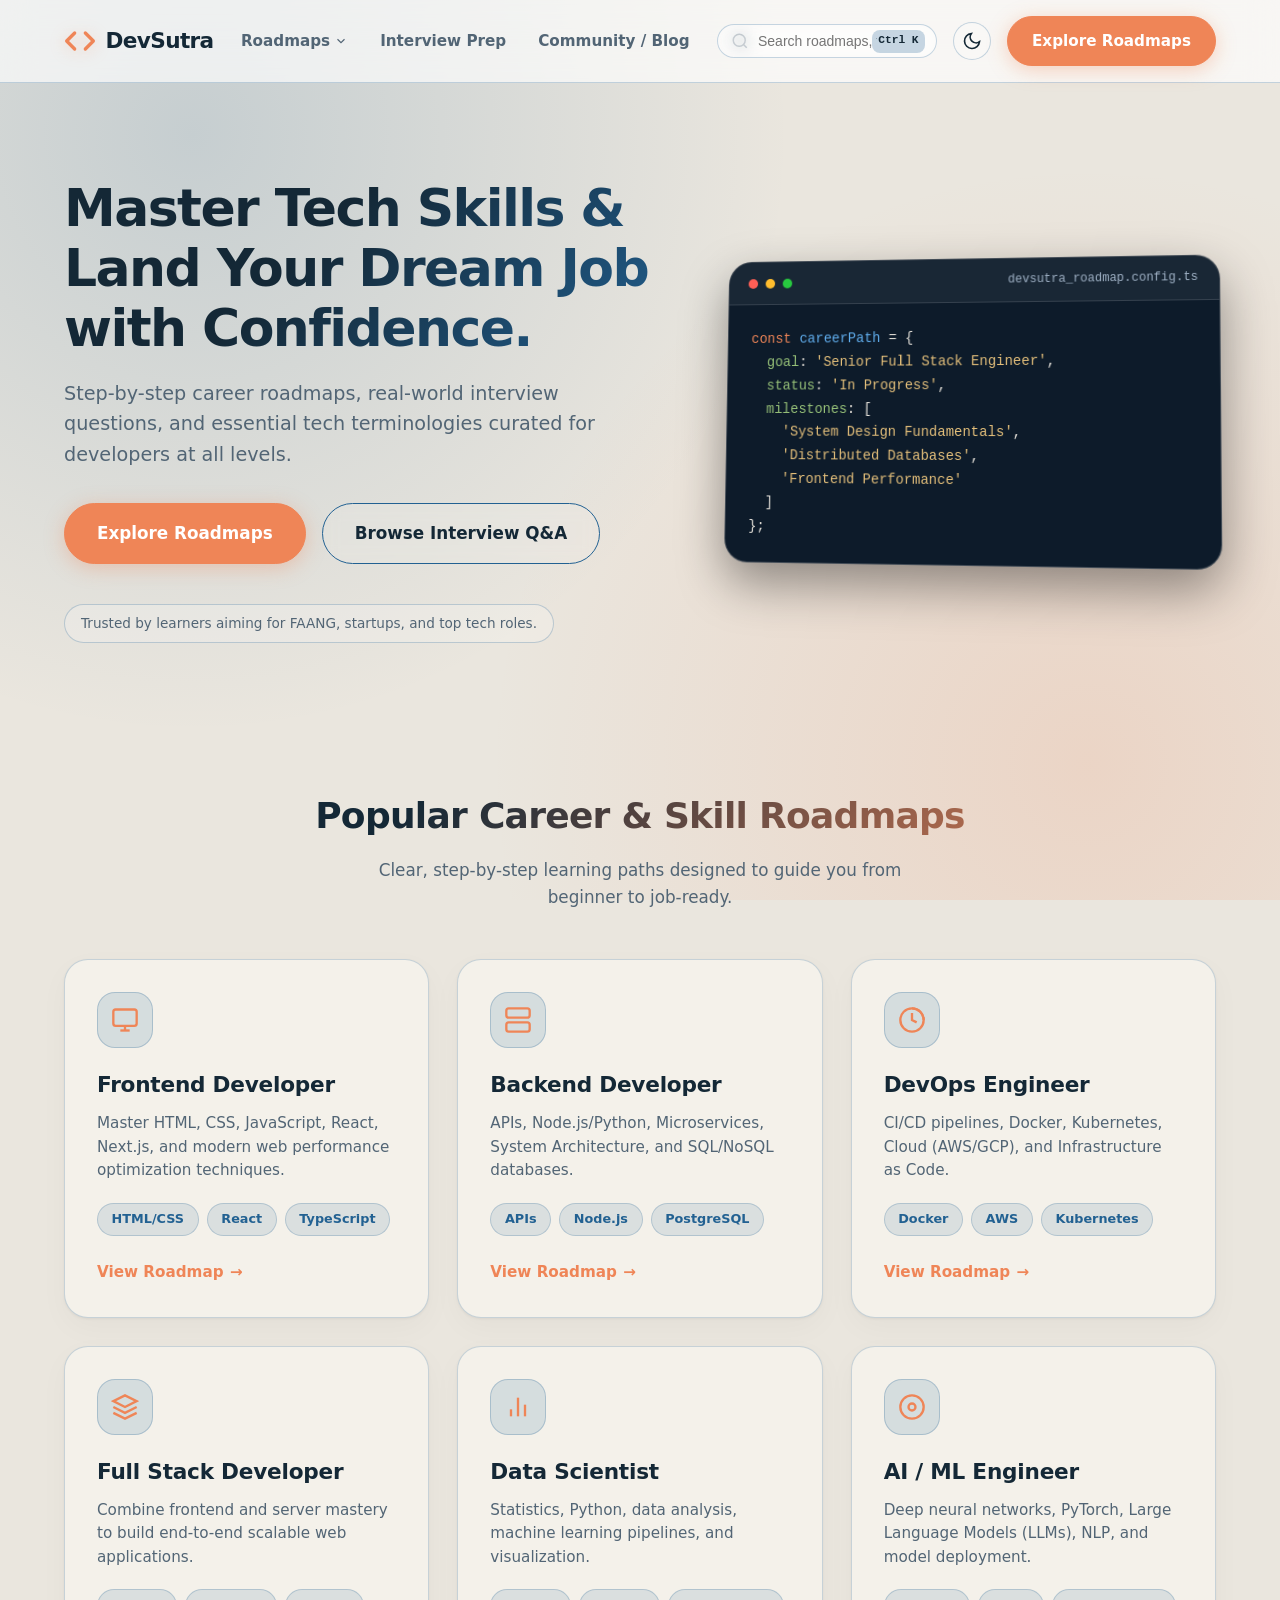
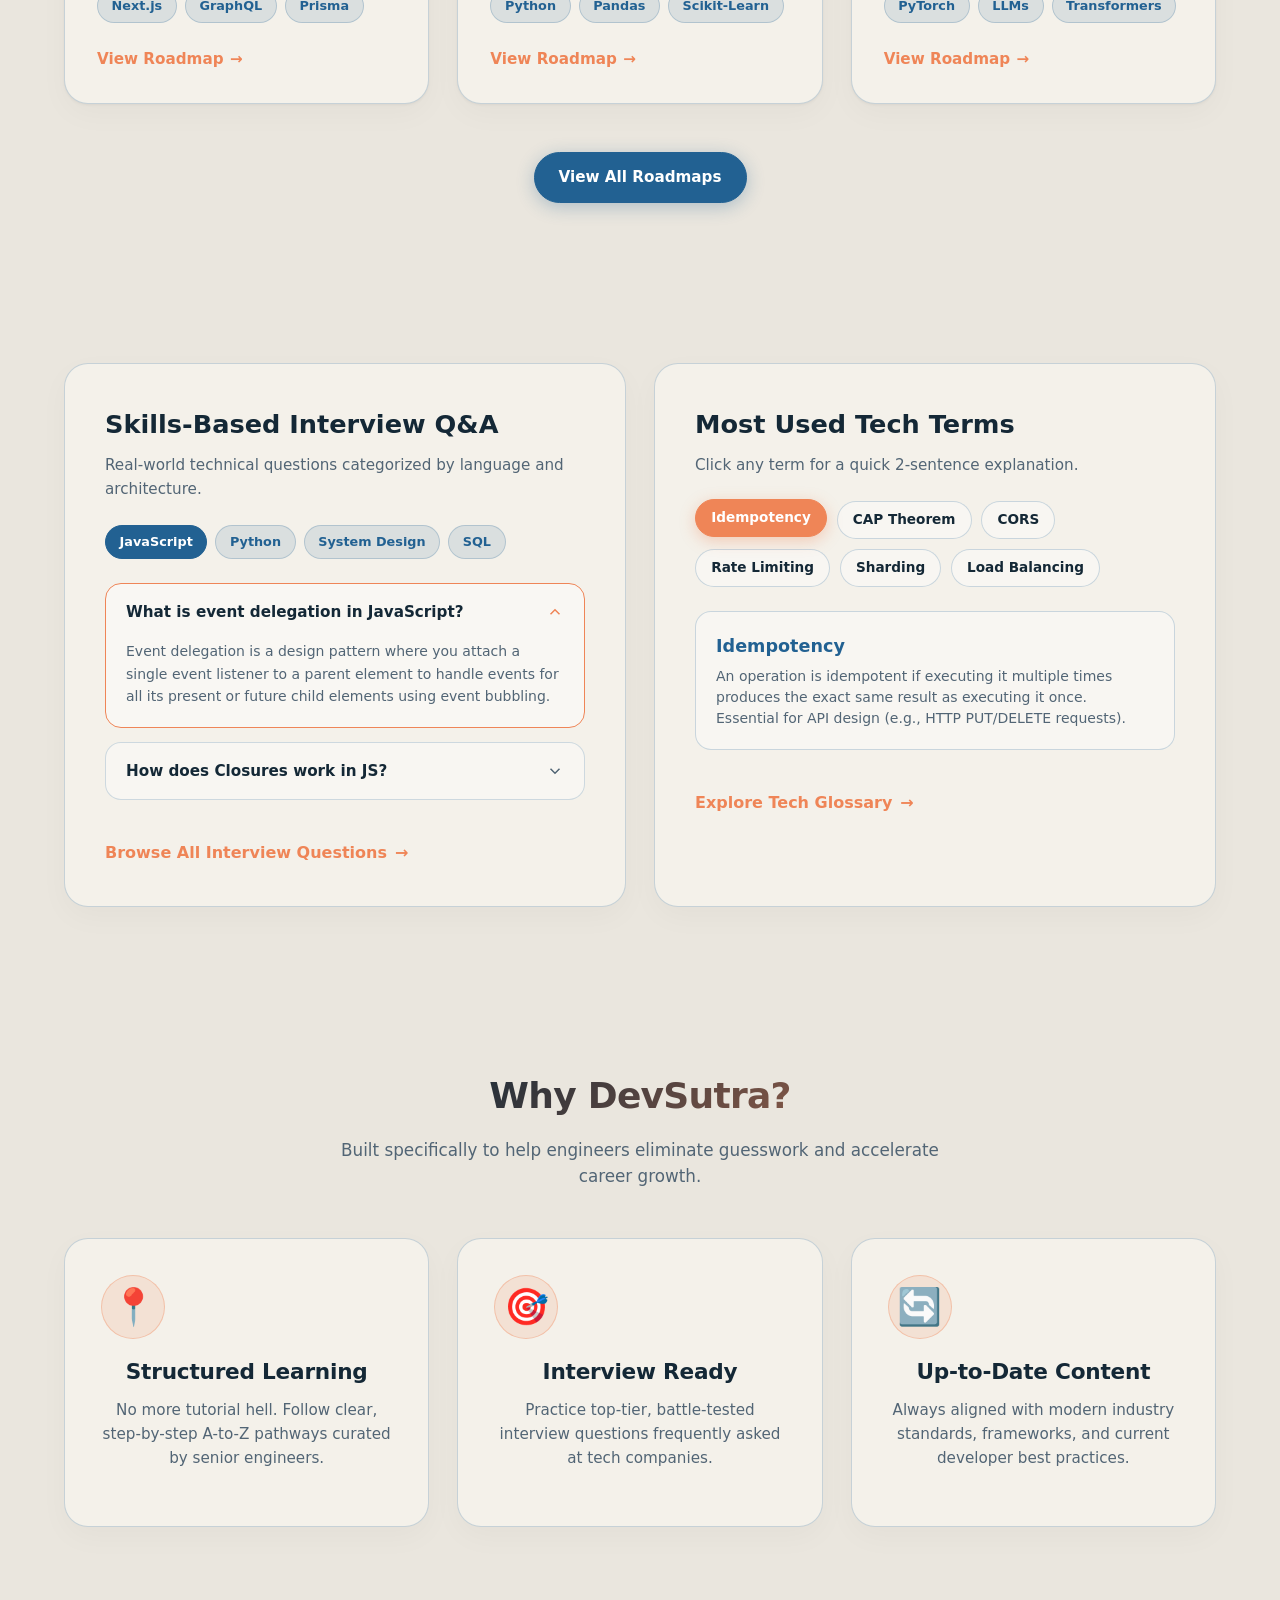
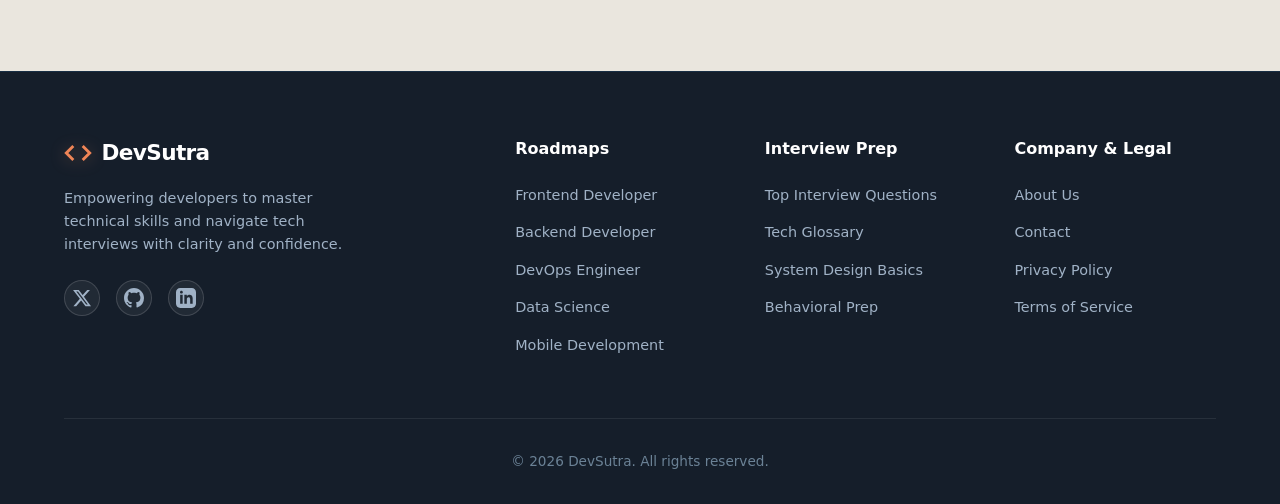
==== index.html @ a4fd3940 "added image for logo" ====
<!DOCTYPE html>
<html lang="en">
<head>
  <meta charset="UTF-8" />
  <meta name="viewport" content="width=device-width, initial-scale=1.0" />

  <meta name="description" content="DevSutra - Master Tech Skills & Land Your Dream Job with Confidence. Step-by-step career roadmaps, real-world interview questions, and essential tech terminologies." />
  <title>DevSutra - Tech Career & Skill-Mastery Platform</title>
  <link rel="stylesheet" href="assets/css/style.css?v=3" />
</head>
<body>

  <!-- =========================================================================
       1. HEADER (NAVIGATION BAR)
       ========================================================================= -->
  <header class="header">
    <div class="container header-container">
      
      <!-- Brand Logo -->
      <a href="/" class="brand-logo" aria-label="DevSutra Home">
        <svg class="logo-icon" width="32" height="32" viewBox="0 0 24 24" fill="none" stroke="currentColor" stroke-width="2.5" stroke-linecap="round" stroke-linejoin="round">
          <polyline points="16 18 22 12 16 6"></polyline>
          <polyline points="8 6 2 12 8 18"></polyline>
        </svg>
        <span class="logo-text">DevSutra</span>
      </a>

    
  <!-- <a href="/" class="brand-logo" aria-label="DevSutra Home">
    <img src="assets/images/DevSutraLogo.png" alt="DevSutra Logo" class="logo-img" />

  </a> -->

      <!-- Navigation Links -->
      <nav class="nav-menu" aria-label="Main Navigation">
        <ul class="nav-list">
          <li class="nav-item">
            <a href="#roadmaps" class="nav-link">
              Roadmaps
              <svg class="chevron-icon" width="14" height="14" viewBox="0 0 24 24" fill="none" stroke="currentColor" stroke-width="2"><polyline points="6 9 12 15 18 9"></polyline></svg>
            </a>
          </li>
          <li class="nav-item">
            <a href="#interview-prep" class="nav-link">Interview Prep</a>
          </li>
          <li class="nav-item">
            <a href="#community" class="nav-link">Community / Blog</a>
          </li>
        </ul>
      </nav>

      <!-- Header Actions -->
      <div class="header-actions">
        <!-- Search Input -->
        <div class="search-box">
          <svg class="search-icon" width="18" height="18" viewBox="0 0 24 24" fill="none" stroke="currentColor" stroke-width="2"><circle cx="11" cy="11" r="8"></circle><line x1="21" y1="21" x2="16.65" y2="16.65"></line></svg>
          <input type="search" id="site-search" placeholder="Search roadmaps, topics..." aria-label="Search content" />
          <kbd class="search-shortcut">Ctrl K</kbd>
        </div>

        <!-- Light / Dark Theme Toggle -->
        <button class="theme-toggle" id="themeToggle" aria-label="Toggle Theme">
          <svg class="sun-icon" width="20" height="20" viewBox="0 0 24 24" fill="none" stroke="currentColor" stroke-width="2"><circle cx="12" cy="12" r="5"></circle><line x1="12" y1="1" x2="12" y2="3"></line><line x1="12" y1="21" x2="12" y2="23"></line><line x1="4.22" y1="4.22" x2="5.64" y2="5.64"></line><line x1="18.36" y1="18.36" x2="19.78" y2="19.78"></line><line x1="1" y1="12" x2="3" y2="12"></line><line x1="21" y1="12" x2="23" y2="12"></line><line x1="4.22" y1="19.78" x2="5.64" y2="18.36"></line><line x1="18.36" y1="5.64" x2="19.78" y2="4.22"></line></svg>
        </button>

        <!-- CTA Button -->
        <a href="#roadmaps" class="btn btn-primary">Explore Roadmaps</a>
      </div>

    </div>
  </header>

  <!-- =========================================================================
       2. HERO SECTION
       ========================================================================= -->
  <section class="hero-section">
    <div class="container hero-container">
      
      <div class="hero-content">
        <h1 class="hero-title">Master Tech Skills &amp; Land Your Dream Job with Confidence.</h1>
        <p class="hero-subtitle">
          Step-by-step career roadmaps, real-world interview questions, and essential tech terminologies curated for developers at all levels.
        </p>

        <!-- Dual CTAs -->
        <div class="hero-cta-group">
          <a href="#roadmaps" class="btn btn-primary btn-large">Explore Roadmaps</a>
          <a href="#interview-prep" class="btn btn-outline btn-large">Browse Interview Q&amp;A</a>
        </div>

        <!-- Social Proof -->
        <div class="hero-trust-badge">
          <span class="trust-text">Trusted by learners aiming for FAANG, startups, and top tech roles.</span>
        </div>
      </div>

      <!-- Hero Visual / Code Graphic Mockup -->
      <div class="hero-visual">
        <div class="code-preview-card">
          <div class="card-header">
            <span class="dot red"></span>
            <span class="dot yellow"></span>
            <span class="dot green"></span>
            <span class="file-title">devsutra_roadmap.config.ts</span>
          </div>
          <div class="card-body">
            <pre><code><span class="keyword">const</span> <span class="variable">careerPath</span> = {
  <span class="property">goal</span>: <span class="string">'Senior Full Stack Engineer'</span>,
  <span class="property">status</span>: <span class="string">'In Progress'</span>,
  <span class="property">milestones</span>: [
    <span class="string">'System Design Fundamentals'</span>,
    <span class="string">'Distributed Databases'</span>,
    <span class="string">'Frontend Performance'</span>
  ]
};</code></pre>
          </div>
        </div>
      </div>

    </div>
  </section>

  <!-- =========================================================================
       3. CORE CONTENT SECTIONS
       ========================================================================= -->
  <main id="main-content">

    <!-- A. POPULAR CAREER & SKILL ROADMAPS SECTION -->
    <section id="roadmaps" class="section roadmaps-section">
      <div class="container">
        
        <div class="section-header text-center">
          <h2 class="section-title">Popular Career &amp; Skill Roadmaps</h2>
          <p class="section-description">Clear, step-by-step learning paths designed to guide you from beginner to job-ready.</p>
        </div>

        <!-- Roadmaps Grid -->
        <div class="grid grid-3-col">
          
          <!-- Card 1: Frontend -->
          <article class="card roadmap-card">
            <div class="card-icon">
              <svg width="28" height="28" viewBox="0 0 24 24" fill="none" stroke="currentColor" stroke-width="2">
                <rect x="2" y="3" width="20" height="14" rx="2" ry="2"></rect>
                <line x1="8" y1="21" x2="16" y2="21"></line>
                <line x1="12" y1="17" x2="12" y2="21"></line>
              </svg>
            </div>
            <h3 class="card-title">Frontend Developer</h3>
            <p class="card-text">Master HTML, CSS, JavaScript, React, Next.js, and modern web performance optimization techniques.</p>
            <div class="card-tags">
              <span class="card-tag">HTML/CSS</span>
              <span class="card-tag">React</span>
              <span class="card-tag">TypeScript</span>
            </div>
            <a href="/roadmaps/frontend" class="card-link">
              View Roadmap <span aria-hidden="true">&rarr;</span>
            </a>
          </article>

          <!-- Card 2: Backend (Matching Design Preview) -->
          <article class="card roadmap-card">
            <div class="card-icon">
              <svg width="28" height="28" viewBox="0 0 24 24" fill="none" stroke="currentColor" stroke-width="2">
                <rect x="2" y="2" width="20" height="8" rx="2" ry="2"></rect>
                <rect x="2" y="14" width="20" height="8" rx="2" ry="2"></rect>
                <line x1="6" y1="6" x2="6.01" y2="6"></line>
                <line x1="6" y1="18" x2="6.01" y2="18"></line>
              </svg>
            </div>
            <h3 class="card-title">Backend Developer</h3>
            <p class="card-text">APIs, Node.js/Python, Microservices, System Architecture, and SQL/NoSQL databases.</p>
            <div class="card-tags">
              <span class="card-tag">APIs</span>
              <span class="card-tag">Node.js</span>
              <span class="card-tag">PostgreSQL</span>
            </div>
            <a href="/roadmaps/backend" class="card-link">
              View Roadmap <span aria-hidden="true">&rarr;</span>
            </a>
          </article>

          <!-- Card 3: DevOps -->
          <article class="card roadmap-card">
            <div class="card-icon">
              <svg width="28" height="28" viewBox="0 0 24 24" fill="none" stroke="currentColor" stroke-width="2">
                <path d="M22 12A10 10 0 1 0 12 22 10 10 0 0 0 22 12z"></path>
                <path d="M12 2a10 10 0 0 1 10 10"></path>
                <path d="M12 6v6l4 2"></path>
              </svg>
            </div>
            <h3 class="card-title">DevOps Engineer</h3>
            <p class="card-text">CI/CD pipelines, Docker, Kubernetes, Cloud (AWS/GCP), and Infrastructure as Code.</p>
            <div class="card-tags">
              <span class="card-tag">Docker</span>
              <span class="card-tag">AWS</span>
              <span class="card-tag">Kubernetes</span>
            </div>
            <a href="/roadmaps/devops" class="card-link">
              View Roadmap <span aria-hidden="true">&rarr;</span>
            </a>
          </article>

          <!-- Card 4: Full Stack -->
          <article class="card roadmap-card">
            <div class="card-icon">
              <svg width="28" height="28" viewBox="0 0 24 24" fill="none" stroke="currentColor" stroke-width="2">
                <polygon points="12 2 2 7 12 12 22 7 12 2"></polygon>
                <polyline points="2 17 12 22 22 17"></polyline>
                <polyline points="2 12 12 17 22 12"></polyline>
              </svg>
            </div>
            <h3 class="card-title">Full Stack Developer</h3>
            <p class="card-text">Combine frontend and server mastery to build end-to-end scalable web applications.</p>
            <div class="card-tags">
              <span class="card-tag">Next.js</span>
              <span class="card-tag">GraphQL</span>
              <span class="card-tag">Prisma</span>
            </div>
            <a href="/roadmaps/fullstack" class="card-link">
              View Roadmap <span aria-hidden="true">&rarr;</span>
            </a>
          </article>

          <!-- Card 5: Data Science -->
          <article class="card roadmap-card">
            <div class="card-icon">
              <svg width="28" height="28" viewBox="0 0 24 24" fill="none" stroke="currentColor" stroke-width="2">
                <line x1="18" y1="20" x2="18" y2="10"></line>
                <line x1="12" y1="20" x2="12" y2="4"></line>
                <line x1="6" y1="20" x2="6" y2="14"></line>
              </svg>
            </div>
            <h3 class="card-title">Data Scientist</h3>
            <p class="card-text">Statistics, Python, data analysis, machine learning pipelines, and visualization.</p>
            <div class="card-tags">
              <span class="card-tag">Python</span>
              <span class="card-tag">Pandas</span>
              <span class="card-tag">Scikit-Learn</span>
            </div>
            <a href="/roadmaps/data-science" class="card-link">
              View Roadmap <span aria-hidden="true">&rarr;</span>
            </a>
          </article>

          <!-- Card 6: AI / ML Engineer -->
          <article class="card roadmap-card">
            <div class="card-icon">
              <svg width="28" height="28" viewBox="0 0 24 24" fill="none" stroke="currentColor" stroke-width="2">
                <path d="M12 2a10 10 0 0 1 10 10c0 5.523-4.477 10-10 10S2 17.523 2 12 6.477 2 12 2z"></path>
                <circle cx="12" cy="12" r="3"></circle>
              </svg>
            </div>
            <h3 class="card-title">AI / ML Engineer</h3>
            <p class="card-text">Deep neural networks, PyTorch, Large Language Models (LLMs), NLP, and model deployment.</p>
            <div class="card-tags">
              <span class="card-tag">PyTorch</span>
              <span class="card-tag">LLMs</span>
              <span class="card-tag">Transformers</span>
            </div>
            <a href="/roadmaps/ai-ml" class="card-link">
              View Roadmap <span aria-hidden="true">&rarr;</span>
            </a>
          </article>

        </div>

        <div class="section-footer text-center">
          <a href="/roadmaps" class="btn btn-secondary">View All Roadmaps</a>
        </div>

      </div>
    </section>

    <!-- B. TECH INTERVIEW PREP & GLOSSARY (SPLIT LAYOUT) -->
    <section id="interview-prep" class="section interview-prep-section">
      <div class="container">
        
        <div class="grid grid-2-col">
          
          <!-- Left Column: Skills-Based Interview Questions -->
          <div class="split-col">
            <h2 class="split-col-title">Skills-Based Interview Q&amp;A</h2>
            <p class="split-col-desc">Real-world technical questions categorized by language and architecture.</p>
            
            <!-- Category Pills -->
            <div class="category-tags">
              <span class="tag active">JavaScript</span>
              <span class="tag">Python</span>
              <span class="tag">System Design</span>
              <span class="tag">SQL</span>
            </div>

            <!-- Accordion Questions Group -->
            <div class="accordion-group">
              <div class="accordion-item active">
                <div class="accordion-header">
                  <span>What is event delegation in JavaScript?</span>
                  <svg class="accordion-icon" width="18" height="18" viewBox="0 0 24 24" fill="none" stroke="currentColor" stroke-width="2"><polyline points="6 9 12 15 18 9"></polyline></svg>
                </div>
                <div class="accordion-content">
                  Event delegation is a design pattern where you attach a single event listener to a parent element to handle events for all its present or future child elements using event bubbling.
                </div>
              </div>

              <div class="accordion-item">
                <div class="accordion-header">
                  <span>How does Closures work in JS?</span>
                  <svg class="accordion-icon" width="18" height="18" viewBox="0 0 24 24" fill="none" stroke="currentColor" stroke-width="2"><polyline points="6 9 12 15 18 9"></polyline></svg>
                </div>
                <div class="accordion-content">
                  A closure is the combination of a function bundled together with references to its surrounding state (the lexical environment).
                </div>
              </div>
            </div>

            <a href="/interview-questions" class="btn-link">Browse All Interview Questions <span aria-hidden="true">&rarr;</span></a>
          </div>

          <!-- Right Column: Most Used Terms in Tech Interviews -->
          <div class="split-col">
            <h2 class="split-col-title">Most Used Tech Terms</h2>
            <p class="split-col-desc">Click any term for a quick 2-sentence explanation.</p>

            <!-- Quick-Glance Pill Tags -->
            <div class="glossary-pills">
              <span class="pill active">Idempotency</span>
              <span class="pill">CAP Theorem</span>
              <span class="pill">CORS</span>
              <span class="pill">Rate Limiting</span>
              <span class="pill">Sharding</span>
              <span class="pill">Load Balancing</span>
            </div>

            <!-- Term Definition Card -->
            <div class="pill-card">
              <h4 class="pill-card-title" id="termTitle">Idempotency</h4>
              <p class="pill-card-desc" id="termDesc">An operation is idempotent if executing it multiple times produces the exact same result as executing it once. Essential for API design (e.g., HTTP PUT/DELETE requests).</p>
            </div>

            <a href="/glossary" class="btn-link">Explore Tech Glossary <span aria-hidden="true">&rarr;</span></a>
          </div>

        </div>

      </div>
    </section>

    <!-- C. WHY CHOOSE US / VALUE PROPOSITION SECTION -->
    <section class="section value-prop-section">
      <div class="container">
        
        <div class="section-header text-center">
          <h2 class="section-title">Why DevSutra?</h2>
          <p class="section-description">Built specifically to help engineers eliminate guesswork and accelerate career growth.</p>
        </div>

        <div class="grid grid-3-col">
          
          <div class="card value-card">
            <div class="value-icon">📍</div>
            <h3 class="card-title">Structured Learning</h3>
            <p class="card-text">No more tutorial hell. Follow clear, step-by-step A-to-Z pathways curated by senior engineers.</p>
          </div>

          <div class="card value-card">
            <div class="value-icon">🎯</div>
            <h3 class="card-title">Interview Ready</h3>
            <p class="card-text">Practice top-tier, battle-tested interview questions frequently asked at tech companies.</p>
          </div>

          <div class="card value-card">
            <div class="value-icon">🔄</div>
            <h3 class="card-title">Up-to-Date Content</h3>
            <p class="card-text">Always aligned with modern industry standards, frameworks, and current developer best practices.</p>
          </div>

        </div>

      </div>
    </section>

  </main>

  <!-- =========================================================================
       4. FOOTER
       ========================================================================= -->
  <footer class="footer">
    <div class="container">
      
      <div class="grid footer-grid">
        
        <!-- Column 1: Brand & Mission -->
        <div class="footer-col brand-col">
          <a href="/" class="brand-logo footer-logo">
            <svg class="logo-icon" width="28" height="28" viewBox="0 0 24 24" fill="none" stroke="currentColor" stroke-width="2.5"><polyline points="16 18 22 12 16 6"></polyline><polyline points="8 6 2 12 8 18"></polyline></svg>
            <span class="logo-text">DevSutra</span>
          </a>
          <p class="footer-mission">
            Empowering developers to master technical skills and navigate tech interviews with clarity and confidence.
          </p>
          <!-- Social Media Links -->
          <div class="social-links">
            <a href="https://x.com" target="_blank" rel="noopener noreferrer" aria-label="X (Twitter)">
              <svg width="20" height="20" fill="currentColor" viewBox="0 0 24 24"><path d="M18.244 2.25h3.308l-7.227 8.26 8.502 11.24H16.17l-5.214-6.817L4.99 21.75H1.68l7.73-8.835L1.254 2.25H8.08l4.713 6.231zm-1.161 17.52h1.833L7.084 4.126H5.117z"/></svg>
            </a>
            <a href="https://github.com" target="_blank" rel="noopener noreferrer" aria-label="GitHub">
              <svg width="20" height="20" fill="currentColor" viewBox="0 0 24 24"><path d="M12 0C5.37 0 0 5.37 0 12c0 5.31 3.435 9.795 8.205 11.385.6.105.825-.255.825-.57 0-.285-.015-1.23-.015-2.235-3.015.555-3.795-.735-4.035-1.41-.135-.345-.72-1.41-1.23-1.695-.42-.225-1.02-.78-.015-.795.945-.015 1.62.87 1.845 1.23 1.08 1.815 2.805 1.305 3.495.99.105-.78.42-1.305.765-1.605-2.67-.3-5.46-1.335-5.46-5.925 0-1.305.465-2.385 1.23-3.225-.12-.3-.54-1.53.12-3.18 0 0 1.005-.315 3.3 1.23.96-.27 1.98-.405 3-.405s2.04.135 3 .405c2.295-1.56 3.3-1.23 3.3-1.23.66 1.65.24 2.88.12 3.18.765.84 1.23 1.905 1.23 3.225 0 4.605-2.805 5.625-5.475 5.925.435.375.81 1.095.81 2.22 0 1.605-.015 2.895-.015 3.3 0 .315.225.69.825.57A12.02 12.02 0 0024 12c0-6.63-5.37-12-12-12z"/></svg>
            </a>
            <a href="https://linkedin.com" target="_blank" rel="noopener noreferrer" aria-label="LinkedIn">
              <svg width="20" height="20" fill="currentColor" viewBox="0 0 24 24"><path d="M19 0h-14c-2.761 0-5 2.239-5 5v14c0 2.761 2.239 5 5 5h14c2.762 0 5-2.239 5-5v-14c0-2.761-2.238-5-5-5zm-11 19h-3v-11h3v11zm-1.5-12.268c-.966 0-1.75-.79-1.75-1.764s.784-1.764 1.75-1.764 1.75.79 1.75 1.764-.783 1.764-1.75 1.764zm13.5 12.268h-3v-5.604c0-3.368-4-3.113-4 0v5.604h-3v-11h3v1.765c1.396-2.586 7-2.777 7 2.476v6.759z"/></svg>
            </a>
          </div>
        </div>

        <!-- Column 2: Roadmaps -->
        <div class="footer-col">
          <h4 class="footer-heading">Roadmaps</h4>
          <ul class="footer-list">
            <li><a href="/roadmaps/frontend">Frontend Developer</a></li>
            <li><a href="/roadmaps/backend">Backend Developer</a></li>
            <li><a href="/roadmaps/devops">DevOps Engineer</a></li>
            <li><a href="/roadmaps/data-science">Data Science</a></li>
            <li><a href="/roadmaps/mobile">Mobile Development</a></li>
          </ul>
        </div>

        <!-- Column 3: Interview Prep -->
        <div class="footer-col">
          <h4 class="footer-heading">Interview Prep</h4>
          <ul class="footer-list">
            <li><a href="/interview-questions">Top Interview Questions</a></li>
            <li><a href="/glossary">Tech Glossary</a></li>
            <li><a href="/system-design">System Design Basics</a></li>
            <li><a href="/behavioral-prep">Behavioral Prep</a></li>
          </ul>
        </div>

        <!-- Column 4: Company & Legal -->
        <div class="footer-col">
          <h4 class="footer-heading">Company &amp; Legal</h4>
          <ul class="footer-list">
            <li><a href="/about">About Us</a></li>
            <li><a href="/contact">Contact</a></li>
            <li><a href="/privacy">Privacy Policy</a></li>
            <li><a href="/terms">Terms of Service</a></li>
          </ul>
        </div>

      </div>

      <!-- Copyright Bar -->
      <div class="footer-bottom text-center">
        <p>&copy; 2026 DevSutra. All rights reserved.</p>
      </div>

    </div>
  </footer>

  <script src="assets/js/script.js"></script>
</body>
</html>
---- assets/css/style.css ----
/* ==========================================================================
   DevSutra - Complete Stylesheet (Responsive Layer Included)
   Palette:
     - #EAE6DE (Cream Base / Canvas)
     - #226192 (Deep Sapphire / Primary)
     - #EF8557 (Vibrant Coral / Highlight)
   ========================================================================== */

/* --------------------------------------------------------------------------
   1. CSS VARIABLES & THEME CONFIGURATION
   -------------------------------------------------------------------------- */
:root {
  --c-cream: #EAE6DE;
  --c-sapphire: #226192;
  --c-coral: #EF8557;

  /* Light Theme Glass System */
  --bg-body: #EAE6DE;
  --bg-gradient: radial-gradient(circle at 15% 15%, rgba(34, 97, 146, 0.18) 0%, transparent 45%),
                 radial-gradient(circle at 85% 85%, rgba(239, 133, 87, 0.18) 0%, transparent 45%),
                 #EAE6DE;
  
  --text-main: #142836;
  --text-muted: #526575;

  --glass-bg: rgba(255, 255, 255, 0.65);
  --glass-bg-hover: rgba(255, 255, 255, 0.85);
  --glass-border: rgba(34, 97, 146, 0.25);
  --glass-border-hover: rgba(239, 133, 87, 0.75);
  --glass-shadow: 0 10px 30px rgba(0, 0, 0, 0.03), 0 1px 3px rgba(0, 0, 0, 0.05);

  --primary: var(--c-sapphire);
  --primary-hover: #1b4f77;
  --accent: var(--c-coral);
  --accent-hover: #e06e3d;

  --radius-sm: 8px;
  --radius-md: 16px;
  --radius-lg: 24px;
  --radius-full: 9999px;
  --blur: 16px;
  --transition: all 0.3s cubic-bezier(0.16, 1, 0.3, 1);
}

/* Dark Theme Overrides */
[data-theme="dark"] {
  --bg-body: #0a1420;
  --bg-gradient: radial-gradient(circle at 15% 15%, rgba(34, 97, 146, 0.4) 0%, transparent 50%),
                 radial-gradient(circle at 85% 85%, rgba(239, 133, 87, 0.3) 0%, transparent 50%),
                 #0a1420;

  --text-main: #EAE6DE;
  --text-muted: #a0b2c6;

  --glass-bg: rgba(14, 28, 44, 0.75);
  --glass-bg-hover: rgba(20, 39, 61, 0.9);
  --glass-border: rgba(234, 230, 222, 0.25);
  --glass-border-hover: rgba(239, 133, 87, 0.8);
  --glass-shadow: 0 12px 40px 0 rgba(0, 0, 0, 0.45);

  --primary: var(--c-sapphire);
  --accent: var(--c-coral);
}

/* --------------------------------------------------------------------------
   2. RESET & GLOBAL BASE STYLES
   -------------------------------------------------------------------------- */
*, *::before, *::after {
  box-sizing: border-box;
  margin: 0;
  padding: 0;
}

html {
  scroll-behavior: smooth;
  font-size: 16px;
}

body {
  font-family: system-ui, -apple-system, BlinkMacSystemFont, 'Segoe UI', Roboto, Oxygen, Ubuntu, Cantarell, sans-serif;
  background: var(--bg-gradient);
  background-attachment: fixed;
  color: var(--text-main);
  line-height: 1.6;
  min-height: 100vh;
  transition: background 0.5s ease, color 0.3s ease;
  overflow-x: hidden;
}

a {
  color: inherit;
  text-decoration: none;
}

ul {
  list-style: none;
}

img, svg {
  display: block;
}

.container {
  width: 100%;
  max-width: 1200px;
  margin-left: auto;
  margin-right: auto;
  padding-left: 1.5rem;
  padding-right: 1.5rem;
}

.text-center {
  text-align: center;
}

/* Glass Surface Utility */
.glass-panel {
  background: var(--glass-bg);
  backdrop-filter: blur(var(--blur));
  -webkit-backdrop-filter: blur(var(--blur));
  border: 1.5px solid var(--glass-border);
  box-shadow: var(--glass-shadow);
  border-radius: var(--radius-md);
  transition: var(--transition);
}

.glass-panel:hover {
  border-color: var(--glass-border-hover);
  background: var(--glass-bg-hover);
}

/* Grid Framework */
.grid {
  display: grid;
  gap: 1.75rem;
}

.grid-2-col {
  grid-template-columns: repeat(2, 1fr);
}

.grid-3-col {
  grid-template-columns: repeat(3, 1fr);
}

/* Section Common Titles */
.section {
  padding: 5rem 0;
}

.section-title {
  font-size: 2.25rem;
  font-weight: 800;
  letter-spacing: -0.02em;
  margin-bottom: 0.75rem;
  background: linear-gradient(135deg, var(--text-main) 30%, var(--accent));
  -webkit-background-clip: text;
  -webkit-text-fill-color: transparent;
}

.section-description {
  color: var(--text-muted);
  font-size: 1.05rem;
  max-width: 600px;
  margin-left: auto;
  margin-right: auto;
  margin-bottom: 3rem;
}

/* --------------------------------------------------------------------------
   3. BUTTONS & INTERACTIVE ELEMENTS
   -------------------------------------------------------------------------- */
.btn {
  display: inline-flex;
  align-items: center;
  justify-content: center;
  gap: 0.5rem;
  padding: 0.75rem 1.5rem;
  font-size: 0.95rem;
  font-weight: 600;
  border-radius: var(--radius-full);
  cursor: pointer;
  transition: var(--transition);
  border: 1.5px solid transparent;
  white-space: nowrap;
}

.btn-primary {
  background: var(--accent);
  color: #ffffff;
  border-color: var(--accent);
  box-shadow: 0 4px 20px rgba(239, 133, 87, 0.35);
}

.btn-primary:hover {
  background: var(--accent-hover);
  border-color: var(--accent-hover);
  transform: translateY(-2px);
  box-shadow: 0 6px 24px rgba(239, 133, 87, 0.5);
}

.btn-outline {
  background: rgba(255, 255, 255, 0.1);
  border-color: var(--primary);
  color: var(--text-main);
  backdrop-filter: blur(8px);
}

.btn-outline:hover {
  background: var(--primary);
  color: #ffffff;
  border-color: var(--primary);
  transform: translateY(-2px);
}

.btn-secondary {
  background: var(--primary);
  color: #ffffff;
  border-color: var(--primary);
  box-shadow: 0 4px 18px rgba(34, 97, 146, 0.3);
}

.btn-secondary:hover {
  background: var(--primary-hover);
  border-color: var(--primary-hover);
  transform: translateY(-2px);
}

.btn-large {
  padding: 1rem 2rem;
  font-size: 1.05rem;
}

.btn-link {
  display: inline-flex;
  align-items: center;
  gap: 0.5rem;
  color: var(--accent);
  font-weight: 700;
  transition: var(--transition);
  margin-top: 1rem;
}

.btn-link:hover {
  color: var(--primary);
  transform: translateX(4px);
}

/* --------------------------------------------------------------------------
   4. HEADER & STICKY NAVIGATION BAR
   -------------------------------------------------------------------------- */
.header {
  position: sticky;
  top: 0;
  z-index: 1000;
  padding: 1rem 0;
  background: var(--glass-bg);
  backdrop-filter: blur(var(--blur));
  -webkit-backdrop-filter: blur(var(--blur));
  border-bottom: 1.5px solid var(--glass-border);
  transition: var(--transition);
}

.header-container {
  display: flex;
  align-items: center;
  justify-content: space-between;
  gap: 1.5rem;
}

.brand-logo {
  display: flex;
  align-items: center;
  gap: 0.6rem;
  font-size: 1.35rem;
  font-weight: 800;
  color: var(--text-main);
  letter-spacing: -0.03em;
  flex-shrink: 0;
}

.logo-icon {
  color: var(--accent);
  filter: drop-shadow(0 2px 8px rgba(239, 133, 87, 0.4));
}

.nav-list {
  display: flex;
  align-items: center;
  gap: 2rem;
}

.nav-link {
  font-size: 0.95rem;
  font-weight: 600;
  color: var(--text-muted);
  display: flex;
  align-items: center;
  gap: 0.25rem;
  transition: var(--transition);
}

.nav-link:hover {
  color: var(--accent);
}

.header-actions {
  display: flex;
  align-items: center;
  gap: 1rem;
}

.search-box {
  position: relative;
  display: flex;
  align-items: center;
}

.search-icon {
  position: absolute;
  left: 0.85rem;
  color: var(--text-muted);
  pointer-events: none;
}

.search-box input {
  background: rgba(255, 255, 255, 0.25);
  border: 1.5px solid var(--glass-border);
  border-radius: var(--radius-full);
  padding: 0.5rem 2.8rem 0.5rem 2.5rem;
  font-size: 0.875rem;
  color: var(--text-main);
  outline: none;
  width: 220px;
  backdrop-filter: blur(8px);
  transition: var(--transition);
}

.search-box input:focus {
  width: 280px;
  border-color: var(--accent);
  box-shadow: 0 0 0 3px rgba(239, 133, 87, 0.25);
}

.search-shortcut {
  position: absolute;
  right: 0.75rem;
  background: var(--glass-border);
  color: var(--text-main);
  font-size: 0.7rem;
  font-weight: 700;
  padding: 0.15rem 0.4rem;
  border-radius: var(--radius-sm);
  pointer-events: none;
}

.theme-toggle {
  background: rgba(255, 255, 255, 0.2);
  border: 1.5px solid var(--glass-border);
  color: var(--text-main);
  padding: 0.5rem;
  border-radius: var(--radius-full);
  cursor: pointer;
  display: flex;
  align-items: center;
  justify-content: center;
  transition: var(--transition);
  flex-shrink: 0;
}

.theme-toggle:hover {
  color: var(--accent);
  border-color: var(--accent);
  background: var(--glass-bg-hover);
  transform: rotate(15deg);
}

/* --------------------------------------------------------------------------
   5. HERO SECTION
   -------------------------------------------------------------------------- */
.hero-section {
  padding: 6rem 0 4rem 0;
  position: relative;
}

.hero-container {
  display: grid;
  grid-template-columns: 1.1fr 0.9fr;
  align-items: center;
  gap: 3rem;
}

.hero-title {
  font-size: 3.25rem;
  font-weight: 900;
  line-height: 1.15;
  letter-spacing: -0.03em;
  margin-bottom: 1.25rem;
  background: linear-gradient(135deg, var(--text-main) 40%, var(--primary));
  -webkit-background-clip: text;
  -webkit-text-fill-color: transparent;
}

.hero-subtitle {
  font-size: 1.2rem;
  color: var(--text-muted);
  margin-bottom: 2rem;
  max-width: 540px;
}

.hero-cta-group {
  display: flex;
  align-items: center;
  gap: 1rem;
  margin-bottom: 2.5rem;
}

.hero-trust-badge {
  display: inline-flex;
  align-items: center;
  gap: 0.5rem;
  padding: 0.5rem 1rem;
  background: rgba(255, 255, 255, 0.2);
  border: 1.5px solid var(--glass-border);
  border-radius: var(--radius-full);
  font-size: 0.85rem;
  color: var(--text-muted);
}

.code-preview-card {
  background: #0d1b2a;
  border: 1.5px solid rgba(234, 230, 222, 0.25);
  border-radius: var(--radius-lg);
  box-shadow: 0 20px 50px rgba(0, 0, 0, 0.4);
  overflow: hidden;
  transform: perspective(1000px) rotateY(-6deg) rotateX(3deg);
  transition: var(--transition);
}

.code-preview-card:hover {
  transform: perspective(1000px) rotateY(0deg) rotateX(0deg) scale(1.02);
  border-color: var(--accent);
}

.code-preview-card .card-header {
  background: rgba(255, 255, 255, 0.05);
  padding: 0.75rem 1.25rem;
  display: flex;
  align-items: center;
  gap: 0.5rem;
  border-bottom: 1px solid rgba(255, 255, 255, 0.12);
}

.dot { width: 10px; height: 10px; border-radius: 50%; }
.dot.red { background: #ff5f56; }
.dot.yellow { background: #ffbd2e; }
.dot.green { background: #27c93f; }

.file-title {
  margin-left: auto;
  font-family: monospace;
  font-size: 0.75rem;
  color: #a0b2c6;
}

.code-preview-card .card-body {
  padding: 1.5rem;
  font-family: 'Fira Code', Consolas, Monaco, monospace;
  font-size: 0.875rem;
  line-height: 1.7;
  color: #EAE6DE;
  overflow-x: auto;
}

.keyword { color: #EF8557; }
.variable { color: #61afef; }
.property { color: #98c379; }
.string { color: #e5c07b; }

/* --------------------------------------------------------------------------
   6. ROADMAP CARDS
   -------------------------------------------------------------------------- */
.card,
.roadmap-card {
  background: #f4f1ea;
  border: 1.5px solid rgba(34, 97, 146, 0.22);
  border-radius: 24px;
  padding: 2rem;
  box-shadow: 0 10px 30px rgba(0, 0, 0, 0.03), 0 1px 3px rgba(0, 0, 0, 0.05);
  transition: transform 0.3s ease, box-shadow 0.3s ease, border-color 0.3s ease;
  display: flex;
  flex-direction: column;
}

[data-theme="dark"] .card,
[data-theme="dark"] .roadmap-card {
  background: rgba(14, 28, 44, 0.75);
  border-color: rgba(234, 230, 222, 0.2);
}

.card:hover,
.roadmap-card:hover {
  transform: translateY(-4px);
  border-color: var(--accent);
  box-shadow: 0 16px 36px rgba(34, 97, 146, 0.1);
}

.card-icon {
  width: 56px;
  height: 56px;
  background: rgba(34, 97, 146, 0.14);
  border: 1.5px solid rgba(34, 97, 146, 0.25);
  border-radius: 18px;
  display: flex;
  align-items: center;
  justify-content: center;
  color: #EF8557;
  margin-bottom: 1.25rem;
}

.card-icon svg {
  width: 28px;
  height: 28px;
  stroke: #EF8557;
  fill: none;
}

.card-title {
  font-size: 1.35rem;
  font-weight: 800;
  color: var(--text-main);
  margin-bottom: 0.6rem;
  letter-spacing: -0.01em;
}

.card-text {
  font-size: 0.95rem;
  color: var(--text-muted);
  line-height: 1.55;
  margin-bottom: 1.25rem;
}

.card-tags {
  display: flex;
  flex-wrap: wrap;
  gap: 0.5rem;
  margin-bottom: 1.5rem;
}

.card-tag {
  background: rgba(34, 97, 146, 0.12);
  border: 1.5px solid rgba(34, 97, 146, 0.22);
  color: var(--primary);
  font-size: 0.8rem;
  font-weight: 600;
  padding: 0.35rem 0.85rem;
  border-radius: 9999px;
}

[data-theme="dark"] .card-tag {
  color: var(--c-cream);
}

.card-link {
  font-size: 0.95rem;
  font-weight: 800;
  color: var(--accent);
  display: inline-flex;
  align-items: center;
  gap: 0.4rem;
  text-decoration: none;
  margin-top: auto;
  transition: gap 0.2s ease, color 0.2s ease;
}

.card-link:hover {
  color: var(--primary);
  gap: 0.65rem;
}

.section-footer {
  margin-top: 3rem;
}

/* --------------------------------------------------------------------------
   7. TECH INTERVIEW PREP & GLOSSARY (SPLIT CONTAINER STYLING)
   -------------------------------------------------------------------------- */
.interview-prep-section .split-col {
  background: #f4f1ea;
  padding: 2.5rem;
  border-radius: var(--radius-lg);
  display: flex;
  flex-direction: column;
  height: 100%;
  border: 1.5px solid rgba(34, 97, 146, 0.22);
  box-shadow: 0 10px 30px rgba(0, 0, 0, 0.03);
  transition: var(--transition);
}

[data-theme="dark"] .interview-prep-section .split-col {
  background: rgba(14, 28, 44, 0.75);
  border-color: rgba(234, 230, 222, 0.2);
}

.split-col:hover {
  border-color: var(--glass-border-hover);
}

.split-col-title {
  font-size: 1.6rem;
  font-weight: 800;
  margin-bottom: 0.5rem;
  color: var(--text-main);
}

.split-col-desc {
  font-size: 0.95rem;
  color: var(--text-muted);
  margin-bottom: 1.5rem;
}

.category-tags {
  display: flex;
  flex-wrap: wrap;
  gap: 0.5rem;
  margin-bottom: 1.5rem;
}

.tag {
  background: rgba(34, 97, 146, 0.12);
  border: 1.5px solid rgba(34, 97, 146, 0.22);
  color: var(--primary);
  padding: 0.35rem 0.85rem;
  font-size: 0.8rem;
  font-weight: 700;
  border-radius: var(--radius-full);
  cursor: pointer;
  transition: var(--transition);
}

.tag:hover, .tag.active {
  background: var(--primary);
  border-color: var(--primary);
  color: #ffffff;
}

[data-theme="dark"] .tag {
  color: var(--c-cream);
}

.accordion-group {
  display: flex;
  flex-direction: column;
  gap: 0.85rem;
  margin-bottom: 1.5rem;
}

.accordion-item {
  background: rgba(255, 255, 255, 0.4);
  border: 1.5px solid rgba(34, 97, 146, 0.2);
  border-radius: var(--radius-md);
  overflow: hidden;
  transition: var(--transition);
}

[data-theme="dark"] .accordion-item {
  background: rgba(10, 20, 32, 0.5);
  border-color: rgba(234, 230, 222, 0.15);
}

.accordion-header {
  padding: 1rem 1.25rem;
  display: flex;
  align-items: center;
  justify-content: space-between;
  cursor: pointer;
  font-weight: 700;
  font-size: 0.95rem;
  color: var(--text-main);
}

.accordion-header:hover {
  color: var(--accent);
}

.accordion-icon {
  transition: transform 0.3s ease;
  color: var(--text-muted);
}

.accordion-item.active {
  border-color: var(--accent);
}

.accordion-item.active .accordion-icon {
  transform: rotate(180deg);
  color: var(--accent);
}

.accordion-content {
  max-height: 0;
  overflow: hidden;
  transition: max-height 0.35s ease-out, padding 0.35s ease;
  padding: 0 1.25rem;
  font-size: 0.875rem;
  color: var(--text-muted);
}

.accordion-item.active .accordion-content {
  padding: 0 1.25rem 1.25rem 1.25rem;
  max-height: 200px;
}

.glossary-pills {
  display: flex;
  flex-wrap: wrap;
  gap: 0.6rem;
  margin-bottom: 1.5rem;
}

.pill {
  background: rgba(255, 255, 255, 0.4);
  border: 1.5px solid rgba(34, 97, 146, 0.22);
  padding: 0.45rem 0.95rem;
  border-radius: var(--radius-full);
  font-size: 0.85rem;
  font-weight: 600;
  color: var(--text-main);
  transition: var(--transition);
  cursor: pointer;
}

[data-theme="dark"] .pill {
  background: rgba(10, 20, 32, 0.5);
}

.pill:hover, .pill.active {
  background: var(--accent);
  color: #ffffff;
  border-color: var(--accent);
  transform: translateY(-2px);
  box-shadow: 0 4px 15px rgba(239, 133, 87, 0.35);
}

.pill-card {
  background: rgba(255, 255, 255, 0.4);
  border: 1.5px solid rgba(34, 97, 146, 0.22);
  border-radius: var(--radius-md);
  padding: 1.25rem;
  margin-bottom: 1.5rem;
  transition: var(--transition);
}

[data-theme="dark"] .pill-card {
  background: rgba(10, 20, 32, 0.5);
}

.pill-card-title {
  font-size: 1.1rem;
  font-weight: 800;
  color: var(--primary);
  margin-bottom: 0.35rem;
}

.pill-card-desc {
  font-size: 0.875rem;
  color: var(--text-muted);
  line-height: 1.5;
}

/* --------------------------------------------------------------------------
   8. VALUE PROPOSITION SECTION
   -------------------------------------------------------------------------- */
.value-card {
  background: #f4f1ea;
  padding: 2.25rem;
  text-align: center;
  border: 1.5px solid rgba(34, 97, 146, 0.22);
  border-radius: 24px;
  box-shadow: 0 10px 30px rgba(0, 0, 0, 0.03);
}

[data-theme="dark"] .value-card {
  background: rgba(14, 28, 44, 0.75);
  border-color: rgba(234, 230, 222, 0.2);
}

.value-card:hover {
  border-color: var(--glass-border-hover);
}

.value-icon {
  font-size: 2.25rem;
  margin-bottom: 1rem;
  display: inline-flex;
  align-items: center;
  justify-content: center;
  width: 64px;
  height: 64px;
  background: rgba(239, 133, 87, 0.15);
  border-radius: 50%;
  border: 1.5px solid rgba(239, 133, 87, 0.35);
}

/* --------------------------------------------------------------------------
   9. FOOTER
   -------------------------------------------------------------------------- */
.footer {
  background: rgba(10, 20, 32, 0.95);
  backdrop-filter: blur(20px);
  -webkit-backdrop-filter: blur(20px);
  border-top: 1.5px solid var(--glass-border);
  color: #EAE6DE;
  padding: 4rem 0 2rem 0;
  margin-top: 4rem;
}

.footer-grid {
  grid-template-columns: 2fr repeat(3, 1fr);
  gap: 3rem;
  margin-bottom: 3rem;
}

.footer-logo {
  color: #ffffff;
  margin-bottom: 1rem;
}

.footer-mission {
  color: #a0b2c6;
  font-size: 0.9rem;
  line-height: 1.6;
  margin-bottom: 1.5rem;
  max-width: 300px;
}

.social-links {
  display: flex;
  align-items: center;
  gap: 1rem;
}

.social-links a {
  color: #a0b2c6;
  width: 36px;
  height: 36px;
  border-radius: 50%;
  background: rgba(255, 255, 255, 0.05);
  display: flex;
  align-items: center;
  justify-content: center;
  border: 1.5px solid rgba(255, 255, 255, 0.15);
  transition: var(--transition);
}

.social-links a:hover {
  color: var(--accent);
  background: rgba(239, 133, 87, 0.15);
  border-color: var(--accent);
  transform: translateY(-2px);
}

.footer-heading {
  font-size: 1rem;
  font-weight: 700;
  margin-bottom: 1.25rem;
  color: #ffffff;
}

.footer-list li {
  margin-bottom: 0.75rem;
}

.footer-list a {
  color: #a0b2c6;
  font-size: 0.9rem;
  transition: var(--transition);
}

.footer-list a:hover {
  color: var(--accent);
  padding-left: 4px;
}

.footer-bottom {
  padding-top: 2rem;
  border-top: 1px solid rgba(255, 255, 255, 0.08);
  color: #6b8296;
  font-size: 0.85rem;
}

/* --------------------------------------------------------------------------
   10. RESPONSIVE BREAKPOINTS (Fluid Layout Layer)
   -------------------------------------------------------------------------- */
@media (max-width: 1024px) {
  .hero-container {
    grid-template-columns: 1fr;
    text-align: center;
    gap: 2.5rem;
  }

  .hero-title {
    font-size: 2.75rem;
  }

  .hero-subtitle {
    margin-left: auto;
    margin-right: auto;
  }

  .hero-cta-group {
    justify-content: center;
  }

  .code-preview-card {
    transform: none;
    max-width: 580px;
    margin: 0 auto;
  }

  .grid-3-col {
    grid-template-columns: repeat(2, 1fr);
  }

  .footer-grid {
    grid-template-columns: 1fr 1fr;
    gap: 2rem;
  }
}

@media (max-width: 768px) {
  .section {
    padding: 3.5rem 0;
  }

  .header-container {
    flex-wrap: wrap;
  }

  .nav-menu {
    display: none; /* Can be paired with a mobile slide drawer */
  }

  .header-actions {
    width: 100%;
    justify-content: space-between;
    margin-top: 0.5rem;
  }

  .search-box {
    flex-grow: 1;
  }

  .search-box input {
    width: 100%;
  }

  .search-box input:focus {
    width: 100%;
  }

  .hero-title {
    font-size: 2.25rem;
  }

  .hero-cta-group {
    flex-direction: column;
    width: 100%;
  }

  .hero-cta-group .btn {
    width: 100%;
  }

  .grid-2-col,
  .grid-3-col {
    grid-template-columns: 1fr;
  }

  .interview-prep-section .split-col {
    padding: 1.5rem;
  }

  .card,
  .roadmap-card {
    padding: 1.5rem;
  }

  .footer-grid {
    grid-template-columns: 1fr;
    gap: 2rem;
  }
}

@media (max-width: 480px) {
  .search-shortcut {
    display: none; /* Hide shortcut box on tiny screens */
  }

  .search-box input {
    padding-right: 1rem;
  }

  .hero-trust-badge {
    font-size: 0.78rem;
    text-align: center;
  }

  .section-title {
    font-size: 1.75rem;
  }
}

@media (max-width: 1024px) and (min-width: 769px) {
  .grid-3-col {
    grid-template-columns: repeat(2, 1fr); /* Force 2 columns on tablets instead of 3 cramped ones */
  }
}

/* ==========================================================================
   FOOLPROOF MOBILE RESPONSIVE OVERRIDE (Paste at bottom of styles.css)
   ========================================================================== */
@media screen and (max-width: 900px) {
  .hero-container,
  .grid-2-col,
  .grid-3-col,
  .footer-grid {
    grid-template-columns: 1fr !important;
    gap: 1.5rem !important;
  }

  .hero-title {
    font-size: 2.25rem !important;
  }

  .header-container {
    flex-wrap: wrap !important;
  }

  .nav-menu {
    display: flex !important;
    width: 100% !important;
    overflow-x: auto !important;
    padding-bottom: 0.5rem;
  }

  .header-actions {
    width: 100% !important;
    justify-content: space-between !important;
  }

  .search-box {
    flex-grow: 1 !important;
  }

  .search-box input {
    width: 100% !important;
  }

  .hero-cta-group {
    flex-direction: column !important;
    width: 100% !important;
  }

  .hero-cta-group .btn {
    width: 100% !important;
  }

  .card,
  .roadmap-card,
  .split-col,
  .value-card {
    width: 100% !important;
    padding: 1.5rem !important;
  }
}
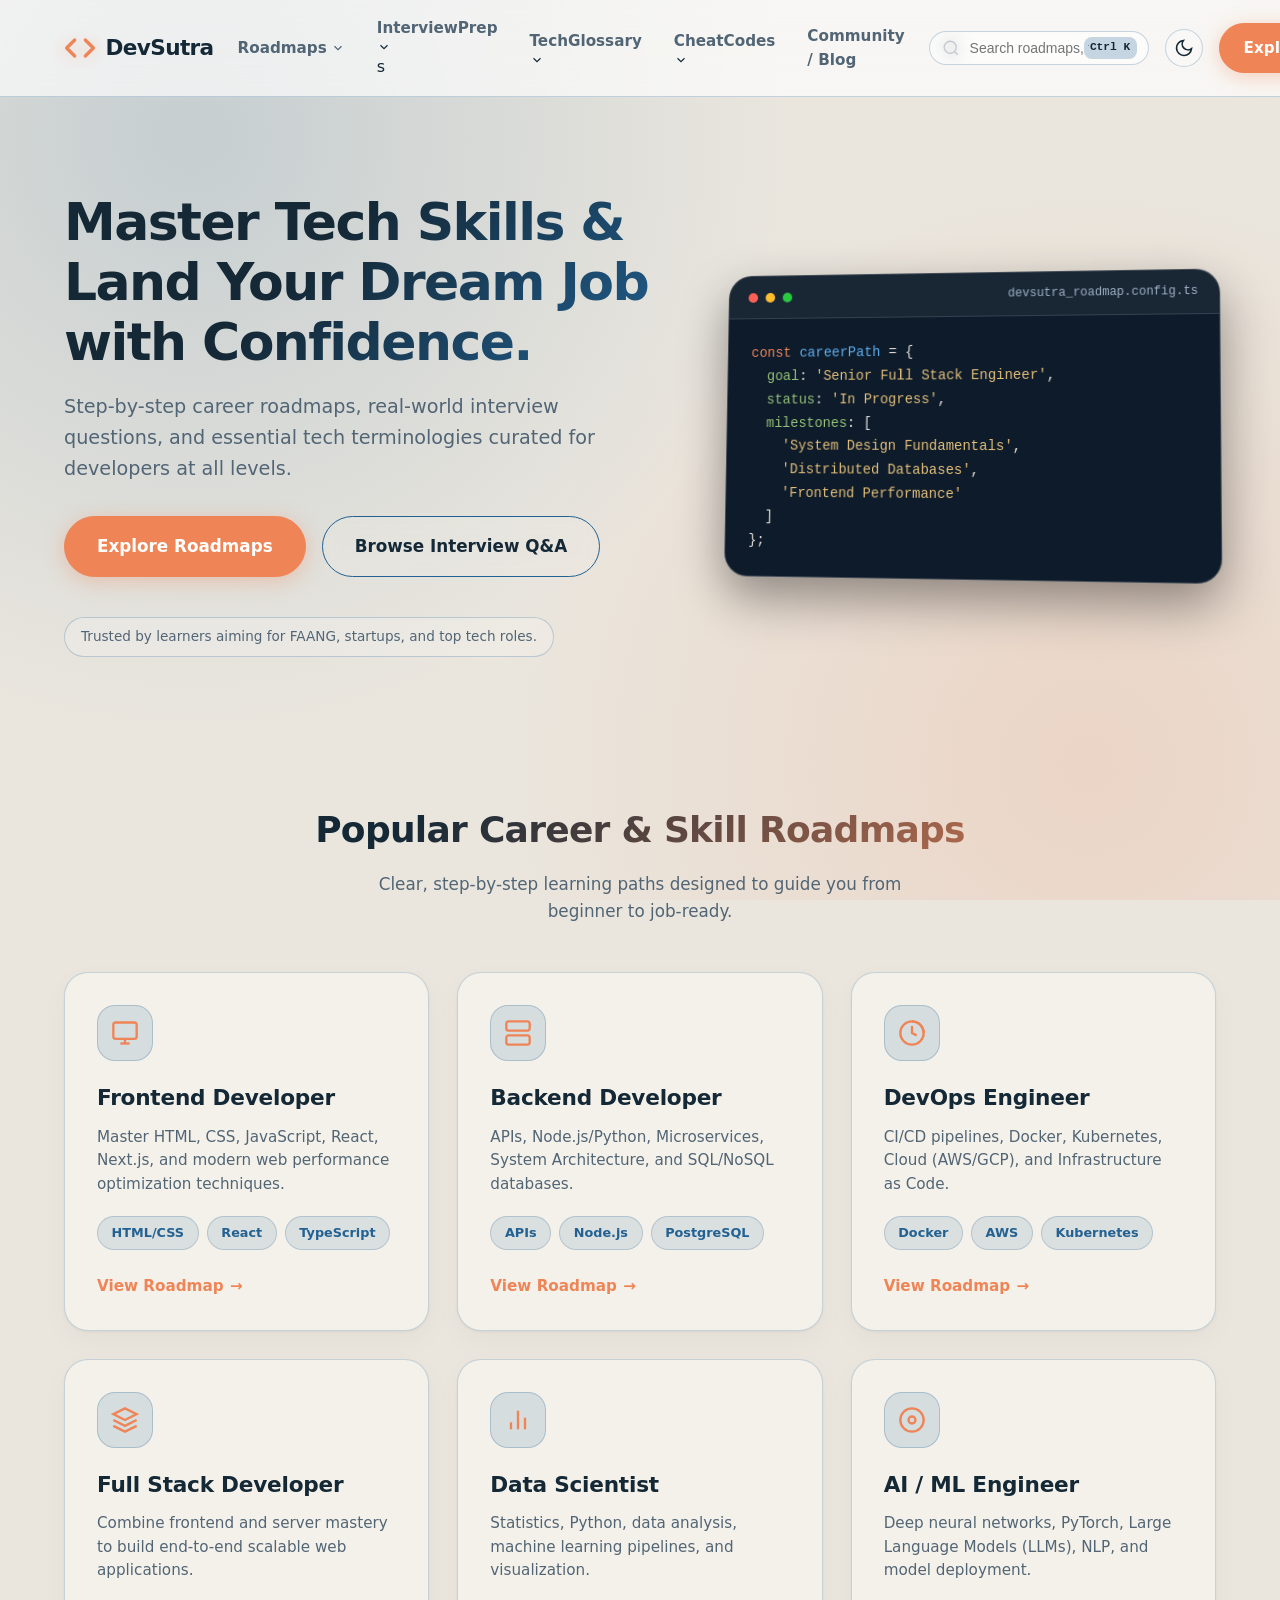
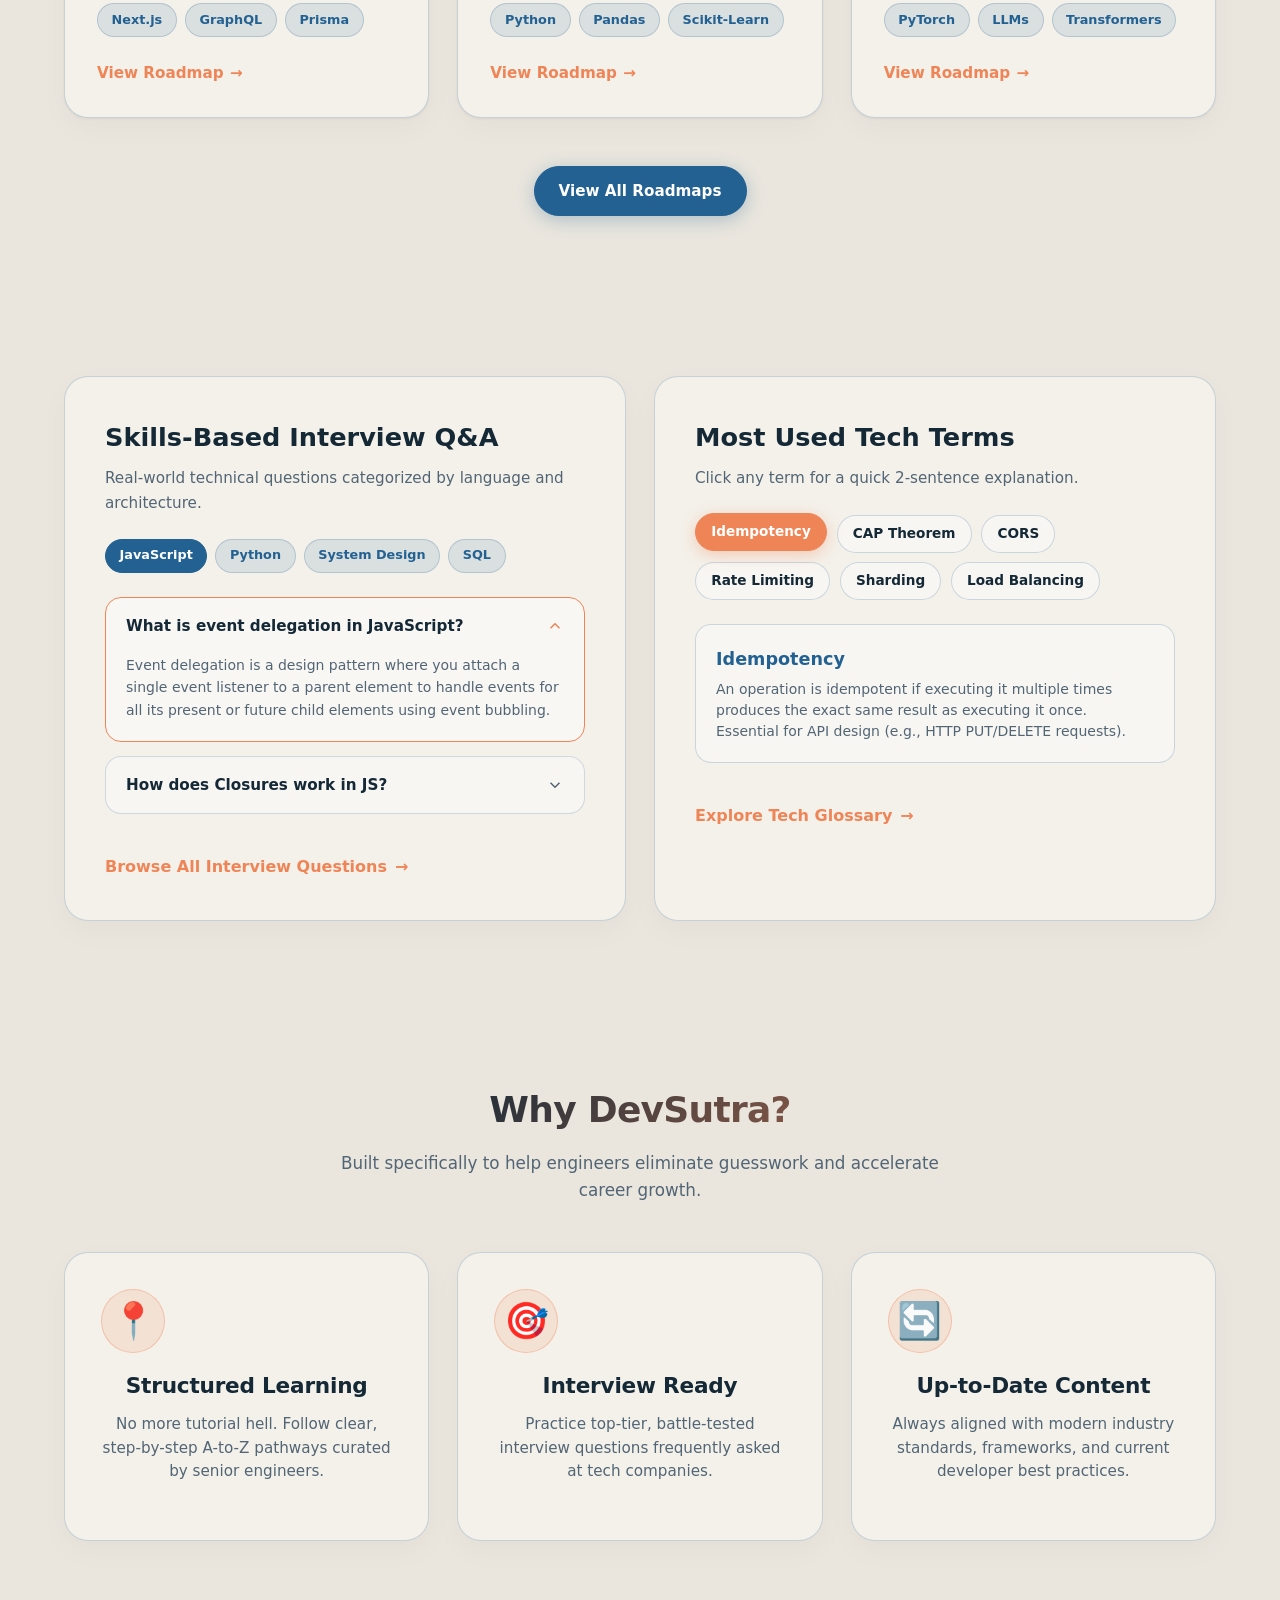
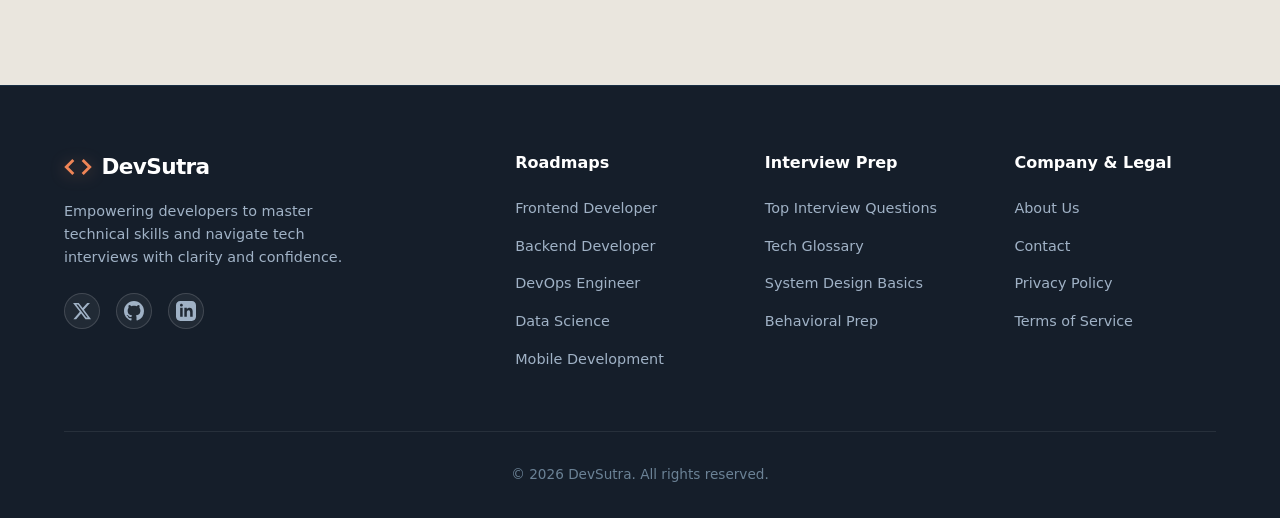
==== commit 7cf8aee9: "updated index.html with navUpdate" ====
--- a/index.html
+++ b/index.html
@@ -40,9 +40,22 @@
               <svg class="chevron-icon" width="14" height="14" viewBox="0 0 24 24" fill="none" stroke="currentColor" stroke-width="2"><polyline points="6 9 12 15 18 9"></polyline></svg>
             </a>
           </li>
+          
           <li class="nav-item">
-            <a href="#interview-prep" class="nav-link">Interview Prep</a>
+            <a href="#interview-prep" class="nav-link">InterviewPrep</a>
+            <svg class="chevron-icon" width="14" height="14" viewBox="0 0 24 24" fill="none" stroke="currentColor" stroke-width="2"><polyline points="6 9 12 15 18 9"></polyline></svg>s
           </li>
+
+          <li class="nav-item">
+            <a href="#glossary" class="nav-link">TechGlossary</a>
+            <svg class="chevron-icon" width="14" height="14" viewBox="0 0 24 24" fill="none" stroke="currentColor" stroke-width="2"><polyline points="6 9 12 15 18 9"></polyline></svg>
+          </li>
+
+          <li class="nav-item">
+            <a href="#cheat-code" class="nav-link">CheatCodes</a>
+            <svg class="chevron-icon" width="14" height="14" viewBox="0 0 24 24" fill="none" stroke="currentColor" stroke-width="2"><polyline points="6 9 12 15 18 9"></polyline></svg>
+          </li>
+
           <li class="nav-item">
             <a href="#community" class="nav-link">Community / Blog</a>
           </li>
@@ -84,7 +97,7 @@
 
         <!-- Dual CTAs -->
         <div class="hero-cta-group">
-          <a href="#roadmaps" class="btn btn-primary btn-large">Explore Roadmaps</a>
+          <a href="pages/roadmap/roadmap.html" class="btn btn-primary btn-large">Explore Roadmaps</a>
           <a href="#interview-prep" class="btn btn-outline btn-large">Browse Interview Q&amp;A</a>
         </div>
 
@@ -266,7 +279,7 @@
         </div>
 
         <div class="section-footer text-center">
-          <a href="/roadmaps" class="btn btn-secondary">View All Roadmaps</a>
+          <a href="pages/roadmap/roadmap.html" class="btn btn-secondary">View All Roadmaps</a>
         </div>
 
       </div>
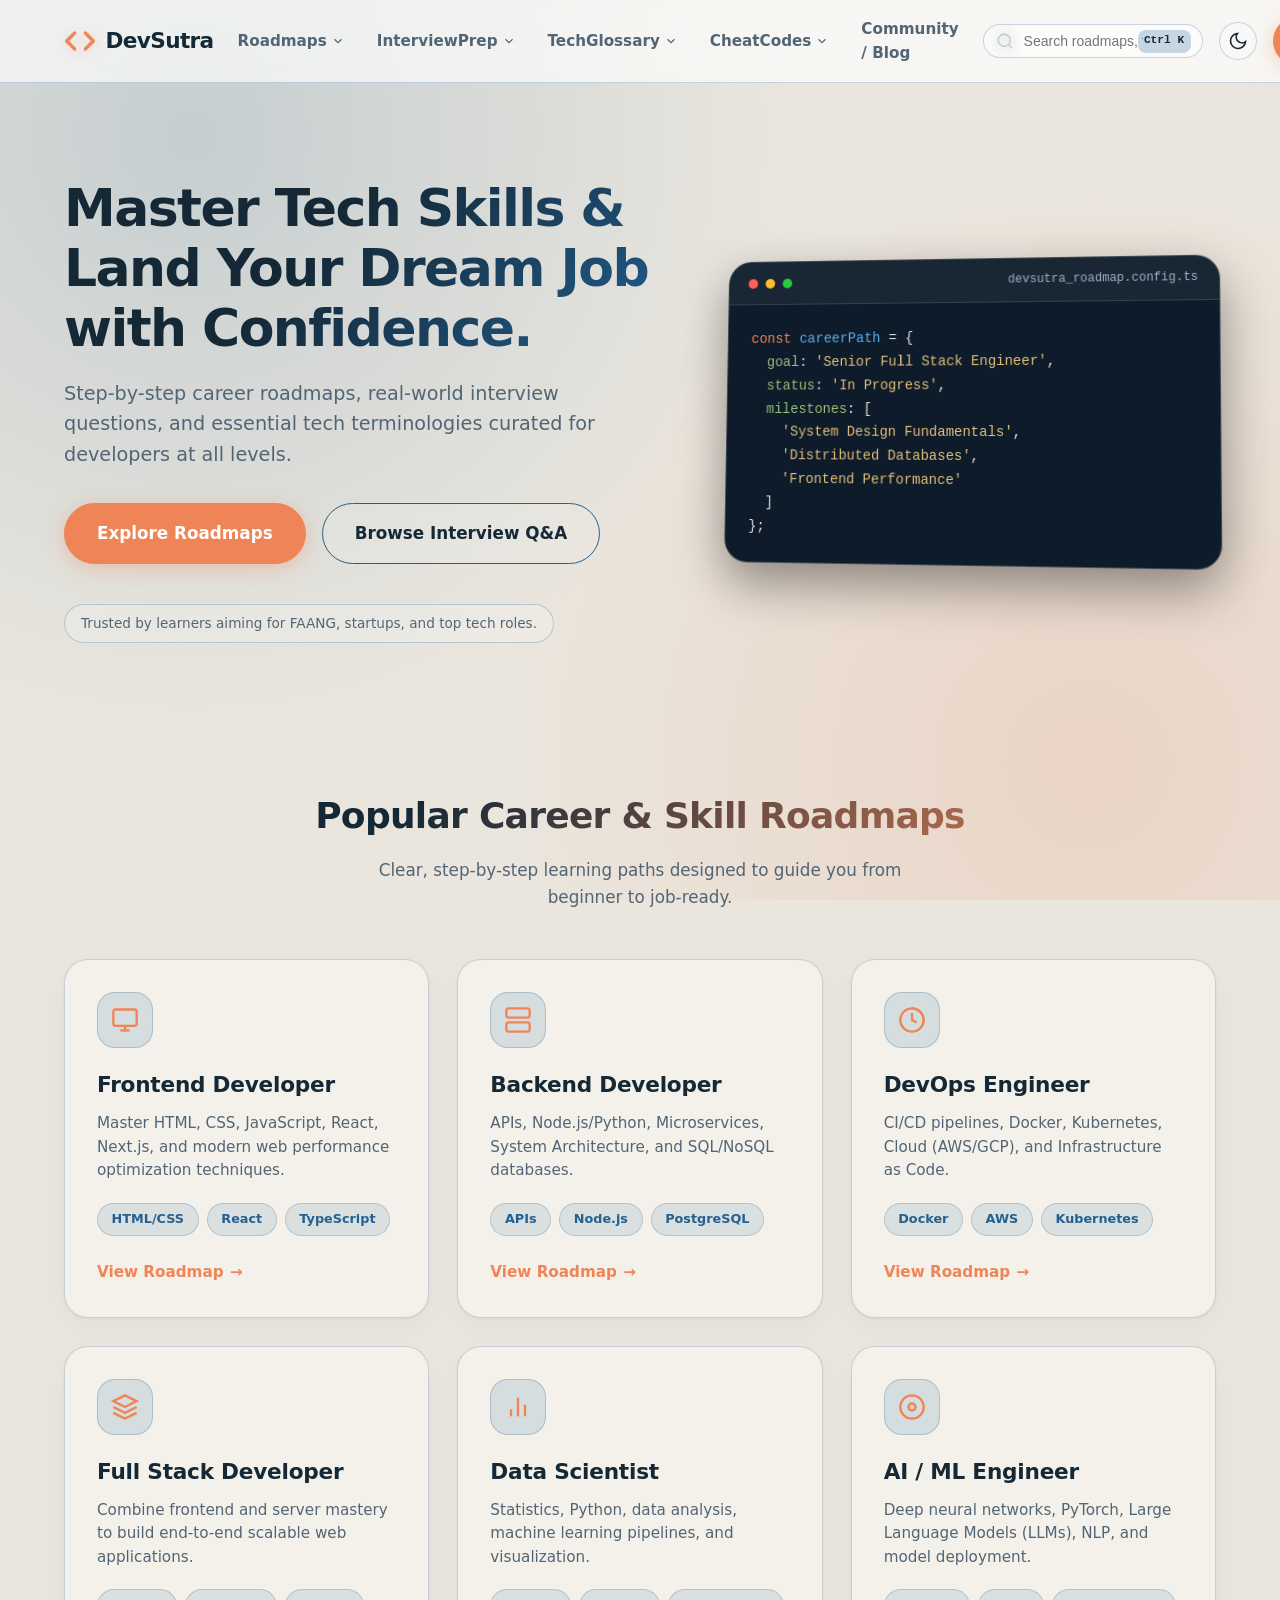
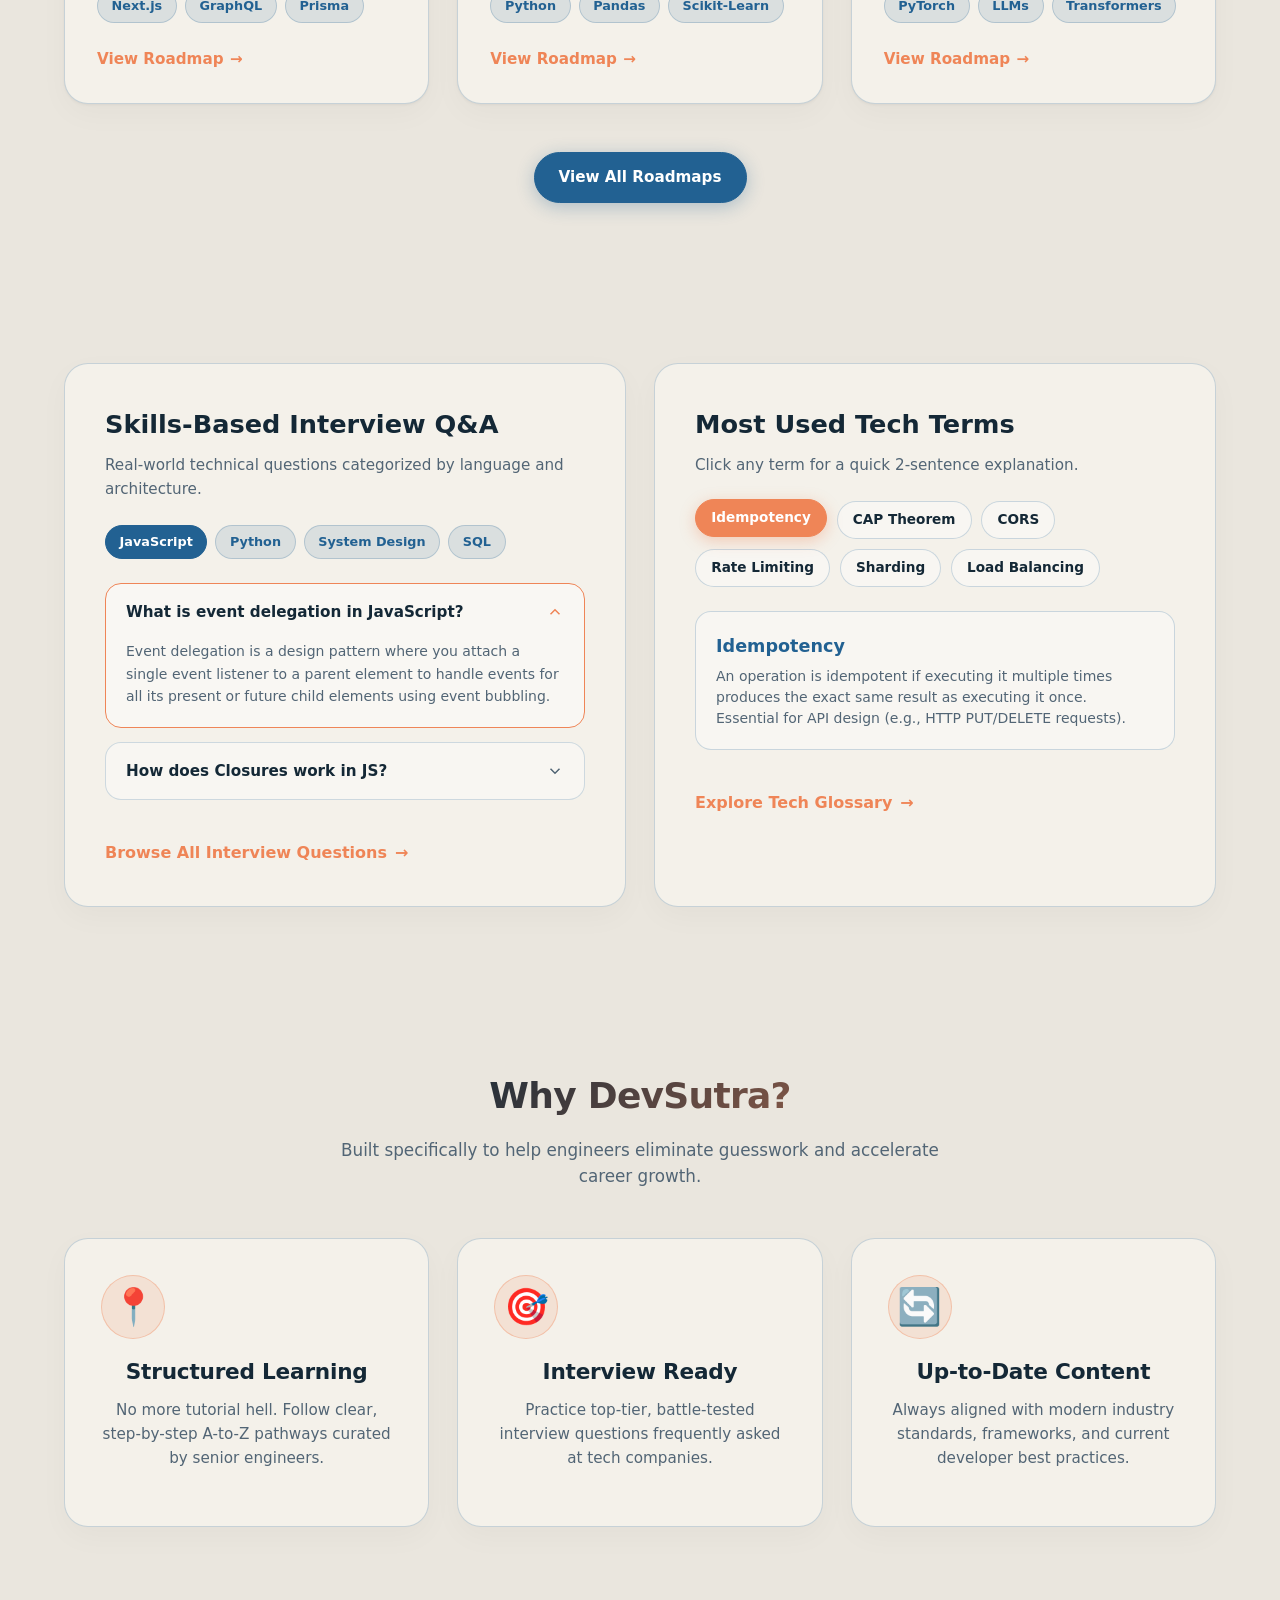
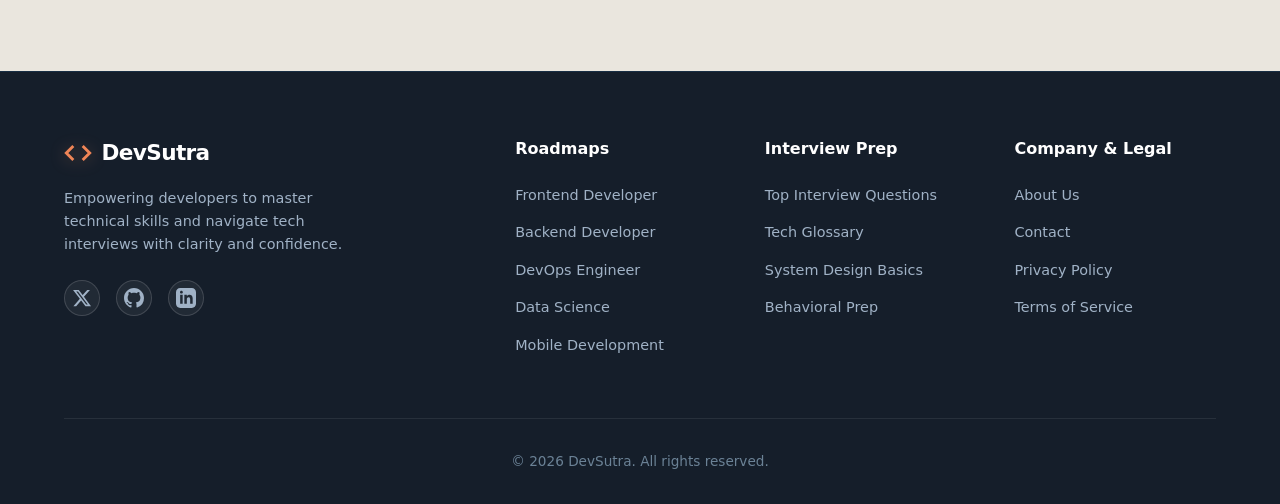
==== commit 5a51a60b: "update nav" ====
--- a/index.html
+++ b/index.html
@@ -42,18 +42,21 @@
           </li>
           
           <li class="nav-item">
-            <a href="#interview-prep" class="nav-link">InterviewPrep</a>
-            <svg class="chevron-icon" width="14" height="14" viewBox="0 0 24 24" fill="none" stroke="currentColor" stroke-width="2"><polyline points="6 9 12 15 18 9"></polyline></svg>s
+            <a href="#interview-prep" class="nav-link">InterviewPrep
+            <svg class="chevron-icon" width="14" height="14" viewBox="0 0 24 24" fill="none" stroke="currentColor" stroke-width="2"><polyline points="6 9 12 15 18 9"></polyline></svg>
+            </a>
           </li>
 
           <li class="nav-item">
-            <a href="#glossary" class="nav-link">TechGlossary</a>
+            <a href="#glossary" class="nav-link">TechGlossary
             <svg class="chevron-icon" width="14" height="14" viewBox="0 0 24 24" fill="none" stroke="currentColor" stroke-width="2"><polyline points="6 9 12 15 18 9"></polyline></svg>
+            </a>
           </li>
 
           <li class="nav-item">
-            <a href="#cheat-code" class="nav-link">CheatCodes</a>
+            <a href="#cheat-code" class="nav-link">CheatCodes
             <svg class="chevron-icon" width="14" height="14" viewBox="0 0 24 24" fill="none" stroke="currentColor" stroke-width="2"><polyline points="6 9 12 15 18 9"></polyline></svg>
+          </a>
           </li>
 
           <li class="nav-item">
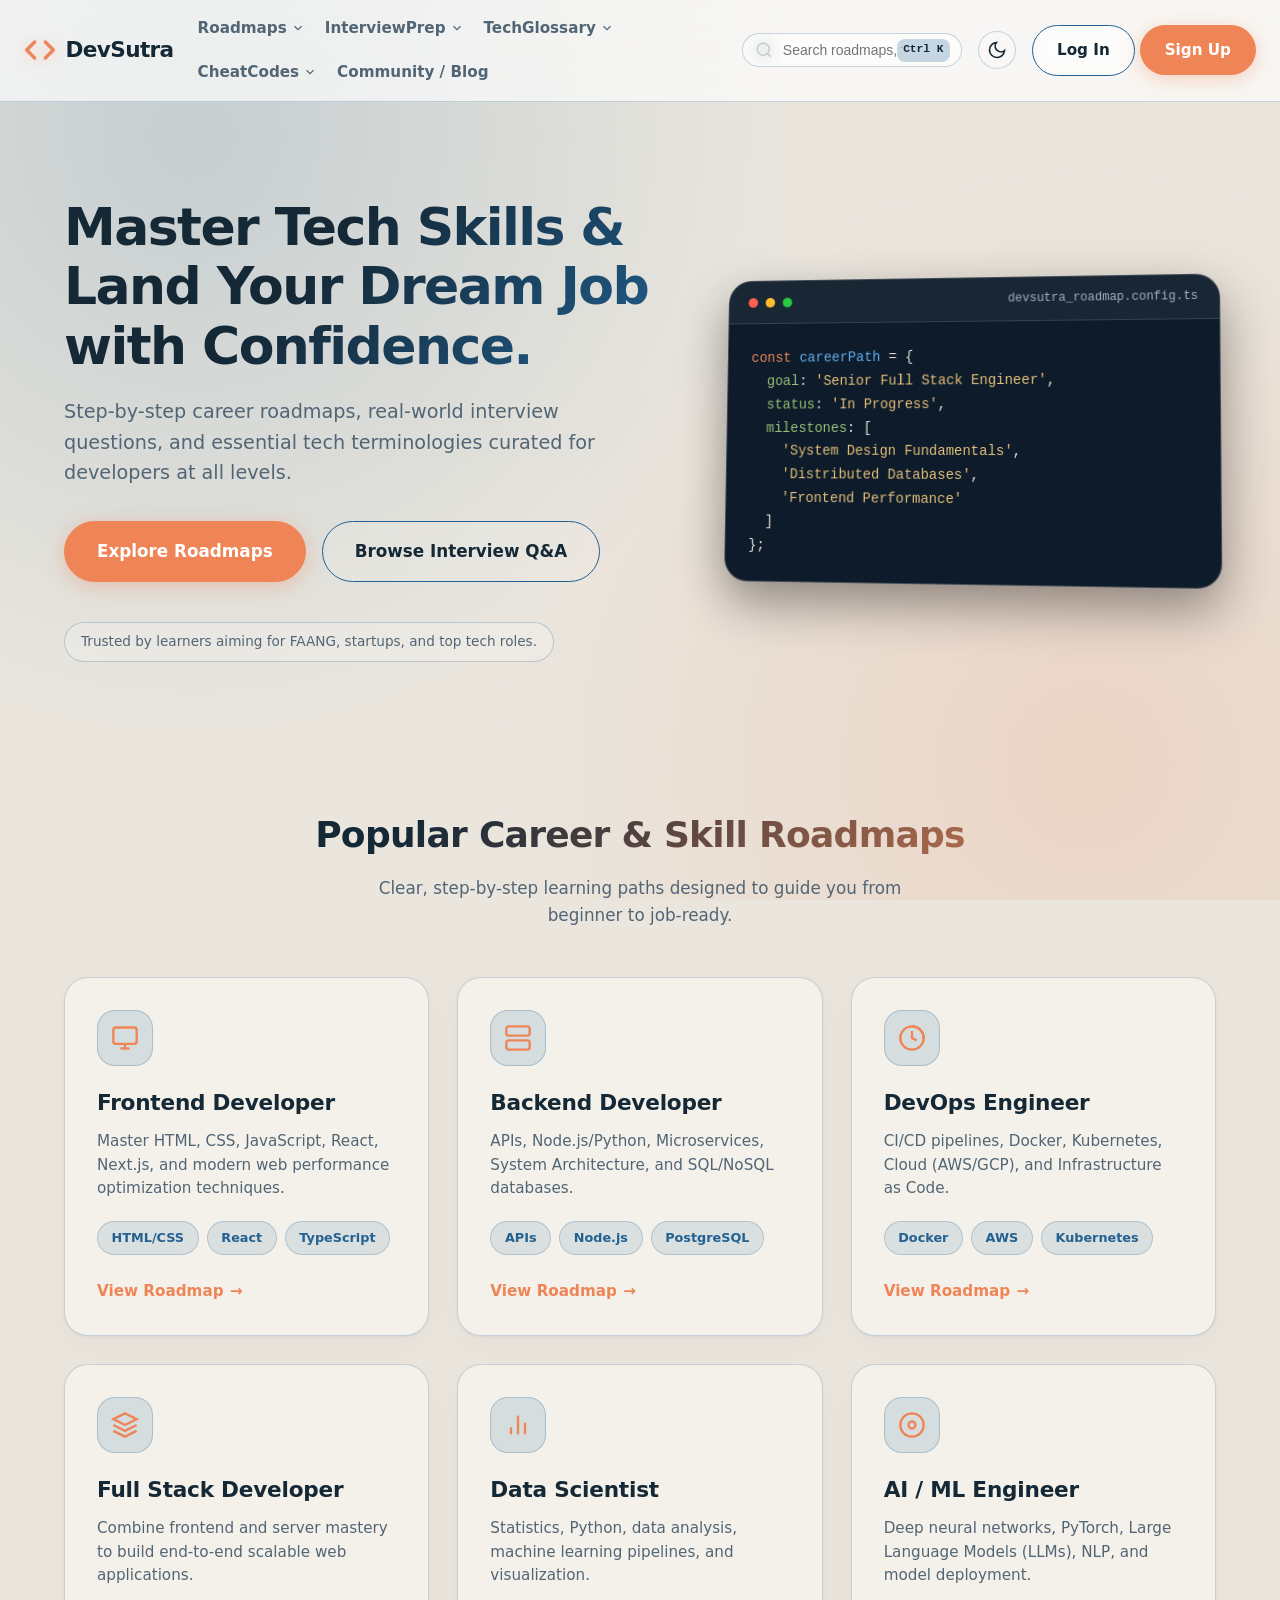
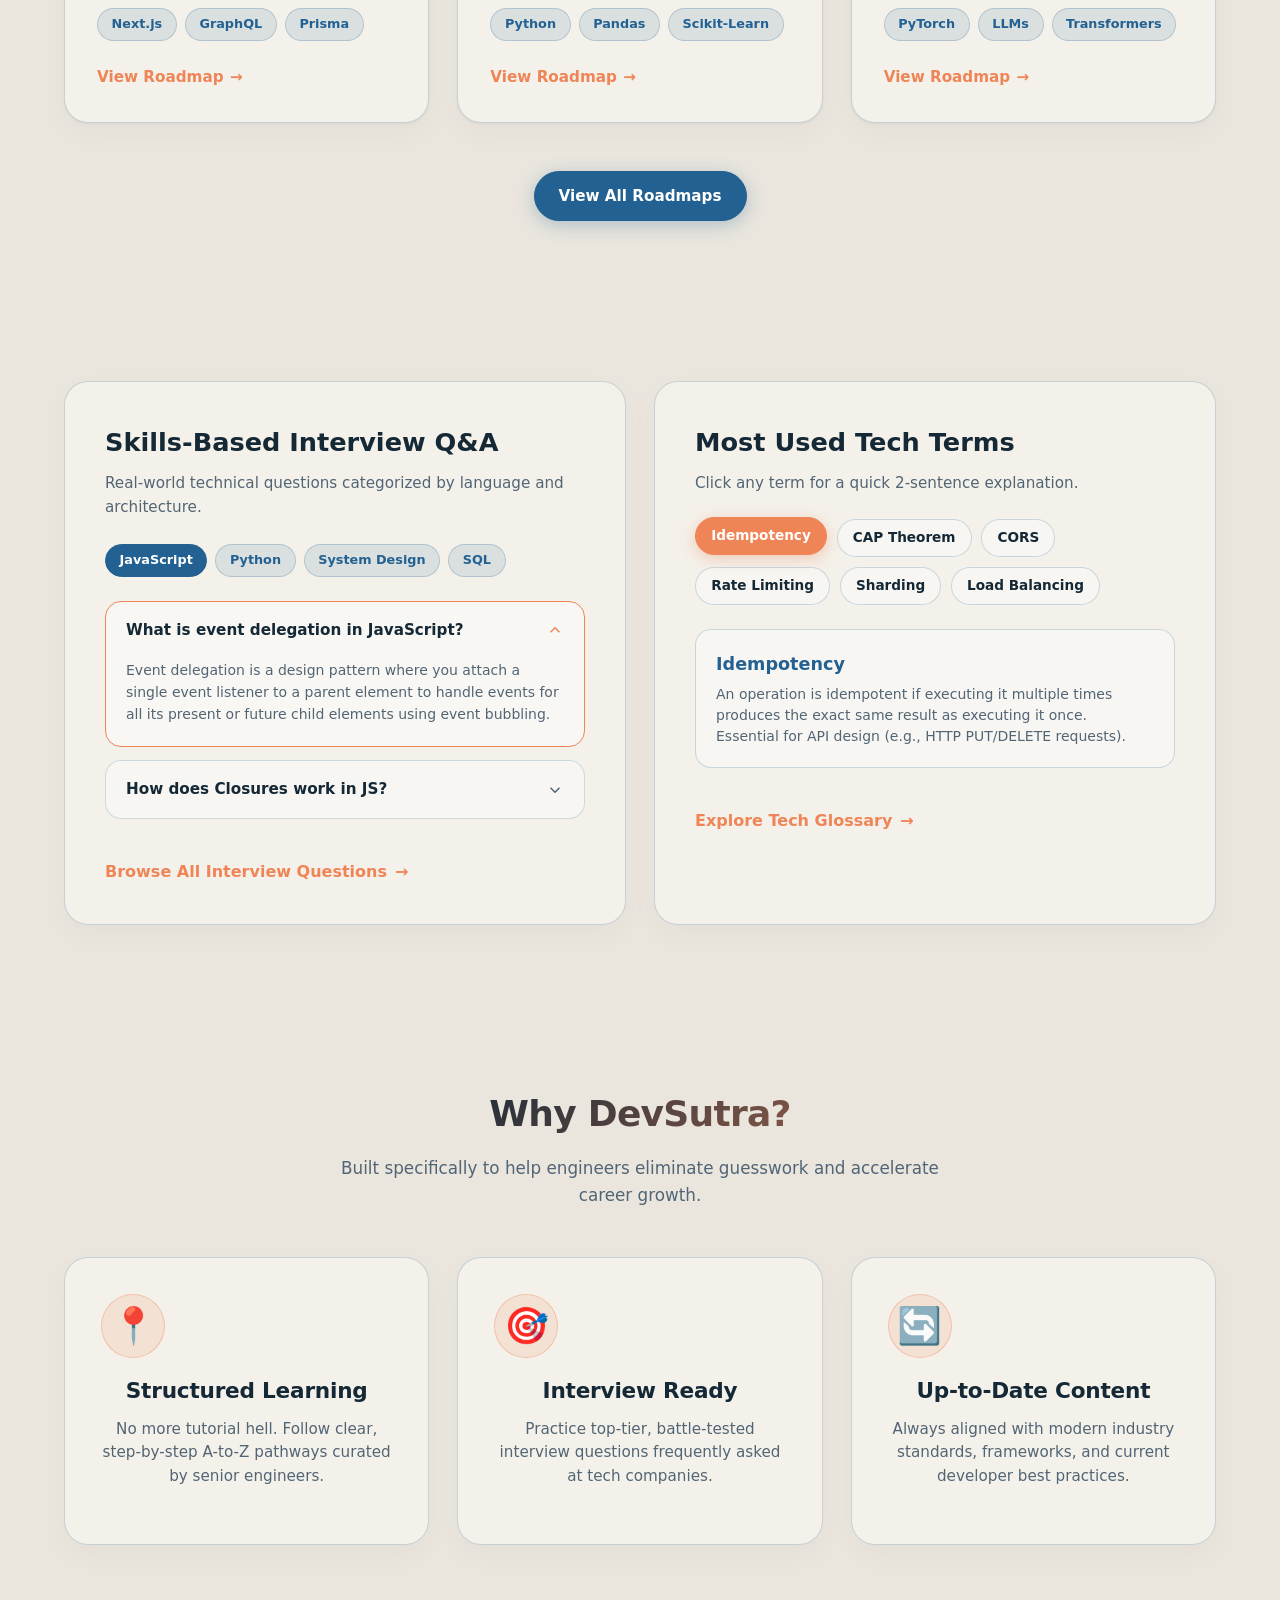
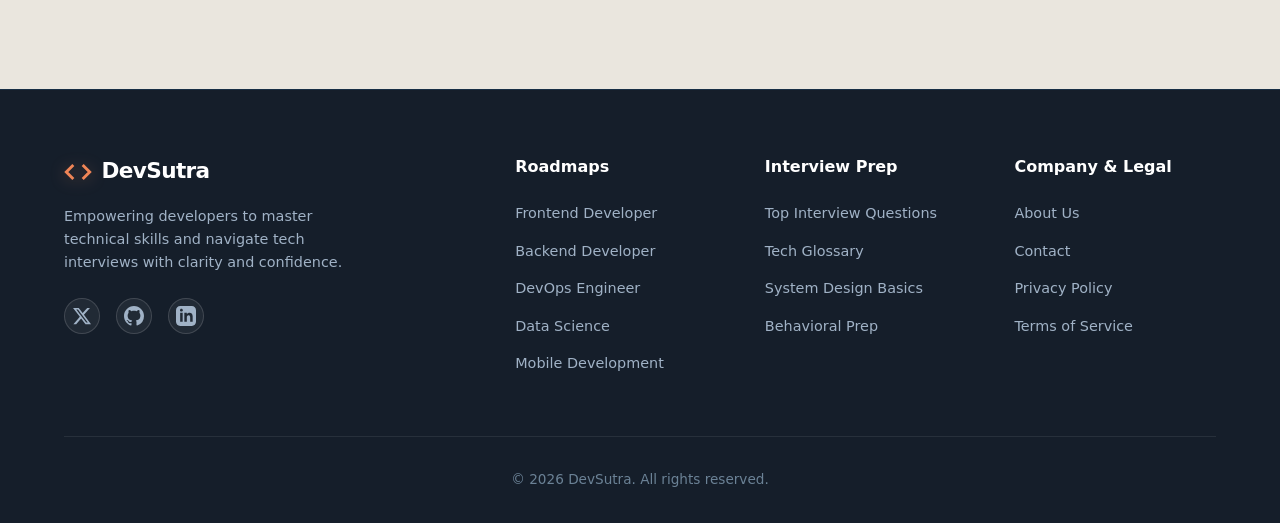
==== commit 1b2142dd: "added login/ Sign Up options" ====
--- a/index.html
+++ b/index.html
@@ -80,7 +80,11 @@
         </button>
 
         <!-- CTA Button -->
-        <a href="#roadmaps" class="btn btn-primary">Explore Roadmaps</a>
+         <div class="header-auth">
+          <a href="login.html" class="btn btn-outline btn-auth">Log In</a>
+          <a href="signup.html" class="btn btn-primary btn-auth">Sign Up</a>
+        </div>
+        
       </div>
 
     </div>
@@ -334,7 +338,7 @@
           </div>
 
           <!-- Right Column: Most Used Terms in Tech Interviews -->
-          <div class="split-col">
+          <div class="split-col" id="glossary">
             <h2 class="split-col-title">Most Used Tech Terms</h2>
             <p class="split-col-desc">Click any term for a quick 2-sentence explanation.</p>
 
--- a/assets/css/style.css
+++ b/assets/css/style.css
@@ -261,11 +261,21 @@
   transition: var(--transition);
 }
 
-.header-container {
+/* .header-container {
   display: flex;
   align-items: center;
   justify-content: space-between;
   gap: 1.5rem;
+} */
+.header-container {
+  display: flex;
+  align-items: center;
+  justify-content: space-between;
+  gap: 1.5rem; /* Reduced gap to fit more items */
+  max-width: 1280px;
+  margin: 0 auto;
+  padding: 0 1.5rem;
+  width: 100%;
 }
 
 .brand-logo {
@@ -287,7 +297,11 @@
 .nav-list {
   display: flex;
   align-items: center;
-  gap: 2rem;
+  gap: 1.25rem; /* Slightly tighter gap between nav links */
+  list-style: none;
+  margin: 0;
+  padding: 0;
+  flex-wrap: wrap; /* Allows links to wrap gracefully on medium screens */
 }
 
 .nav-link {
@@ -300,11 +314,17 @@
   transition: var(--transition);
 }
 
+.nav-menu {
+  display: flex;
+  align-items: center;
+}
+
 .nav-link:hover {
   color: var(--accent);
 }
 
 .header-actions {
+  flex-shrink: 0;
   display: flex;
   align-items: center;
   gap: 1rem;
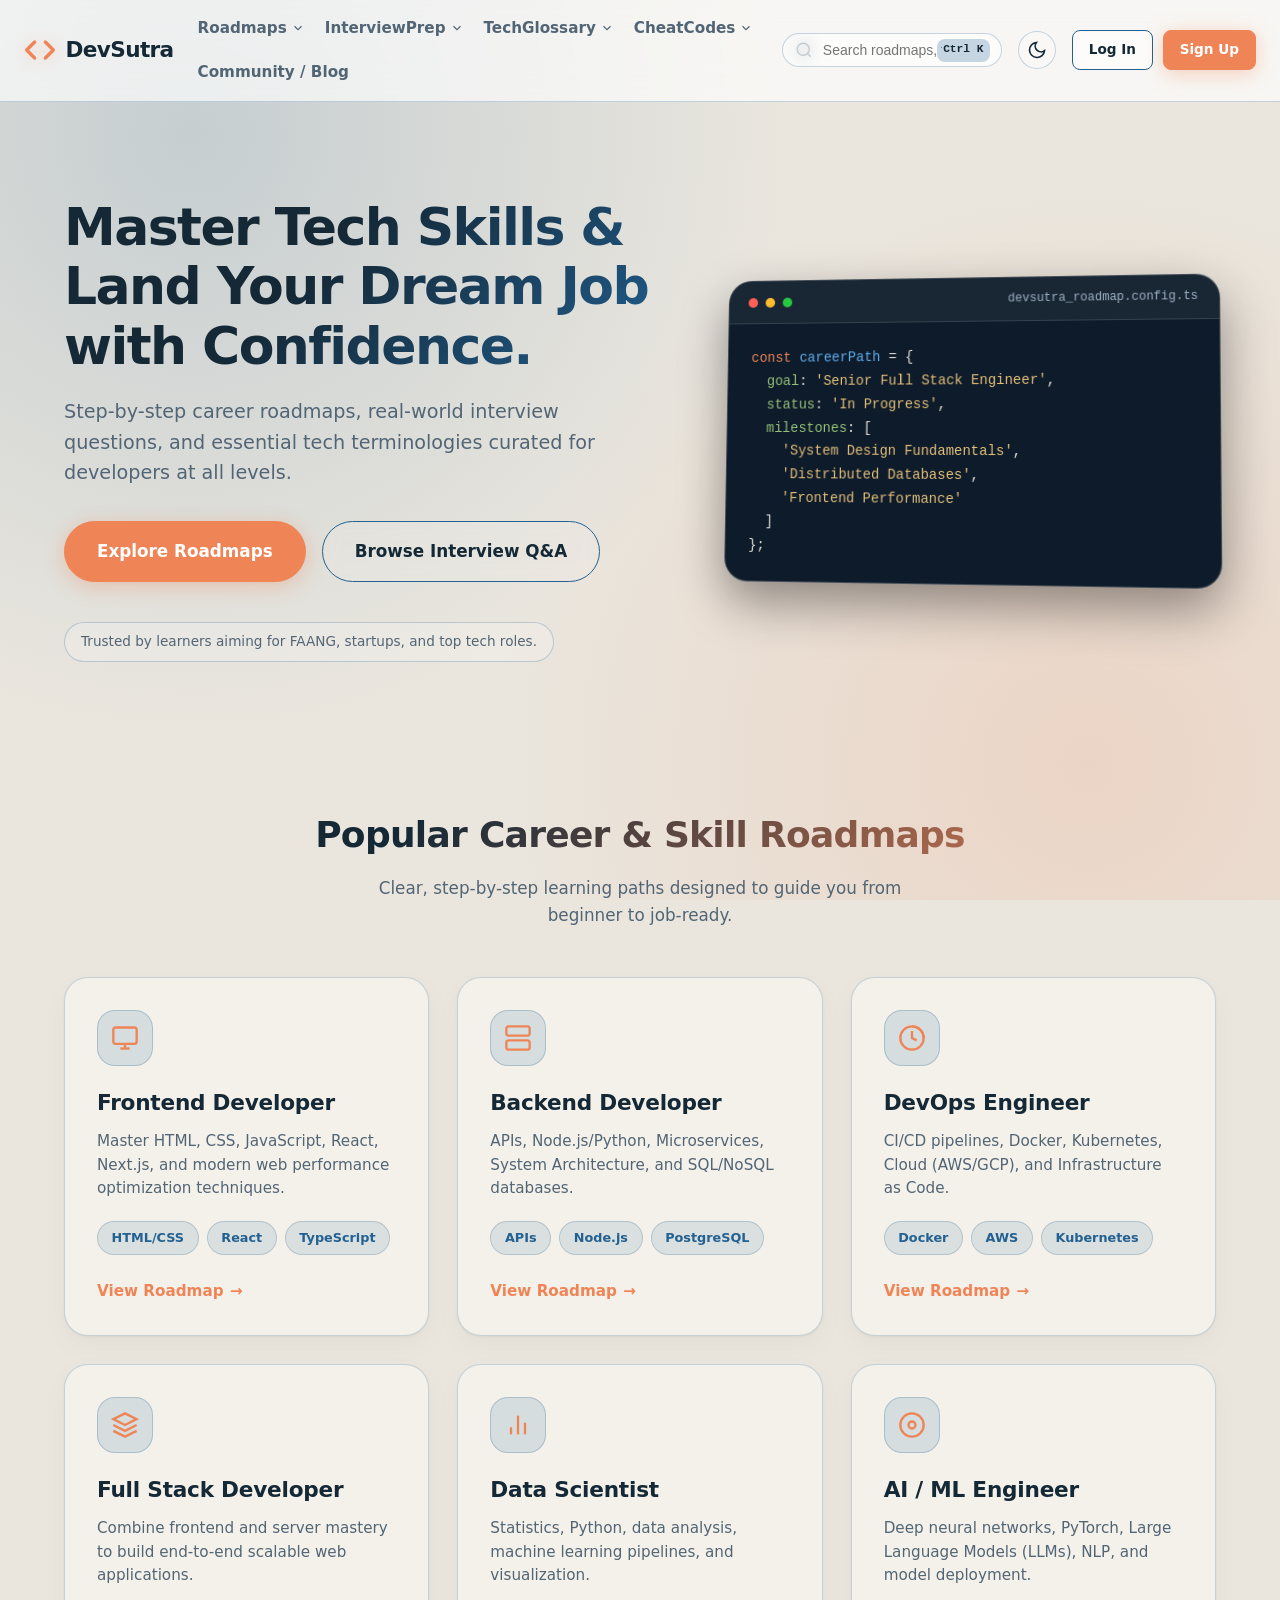
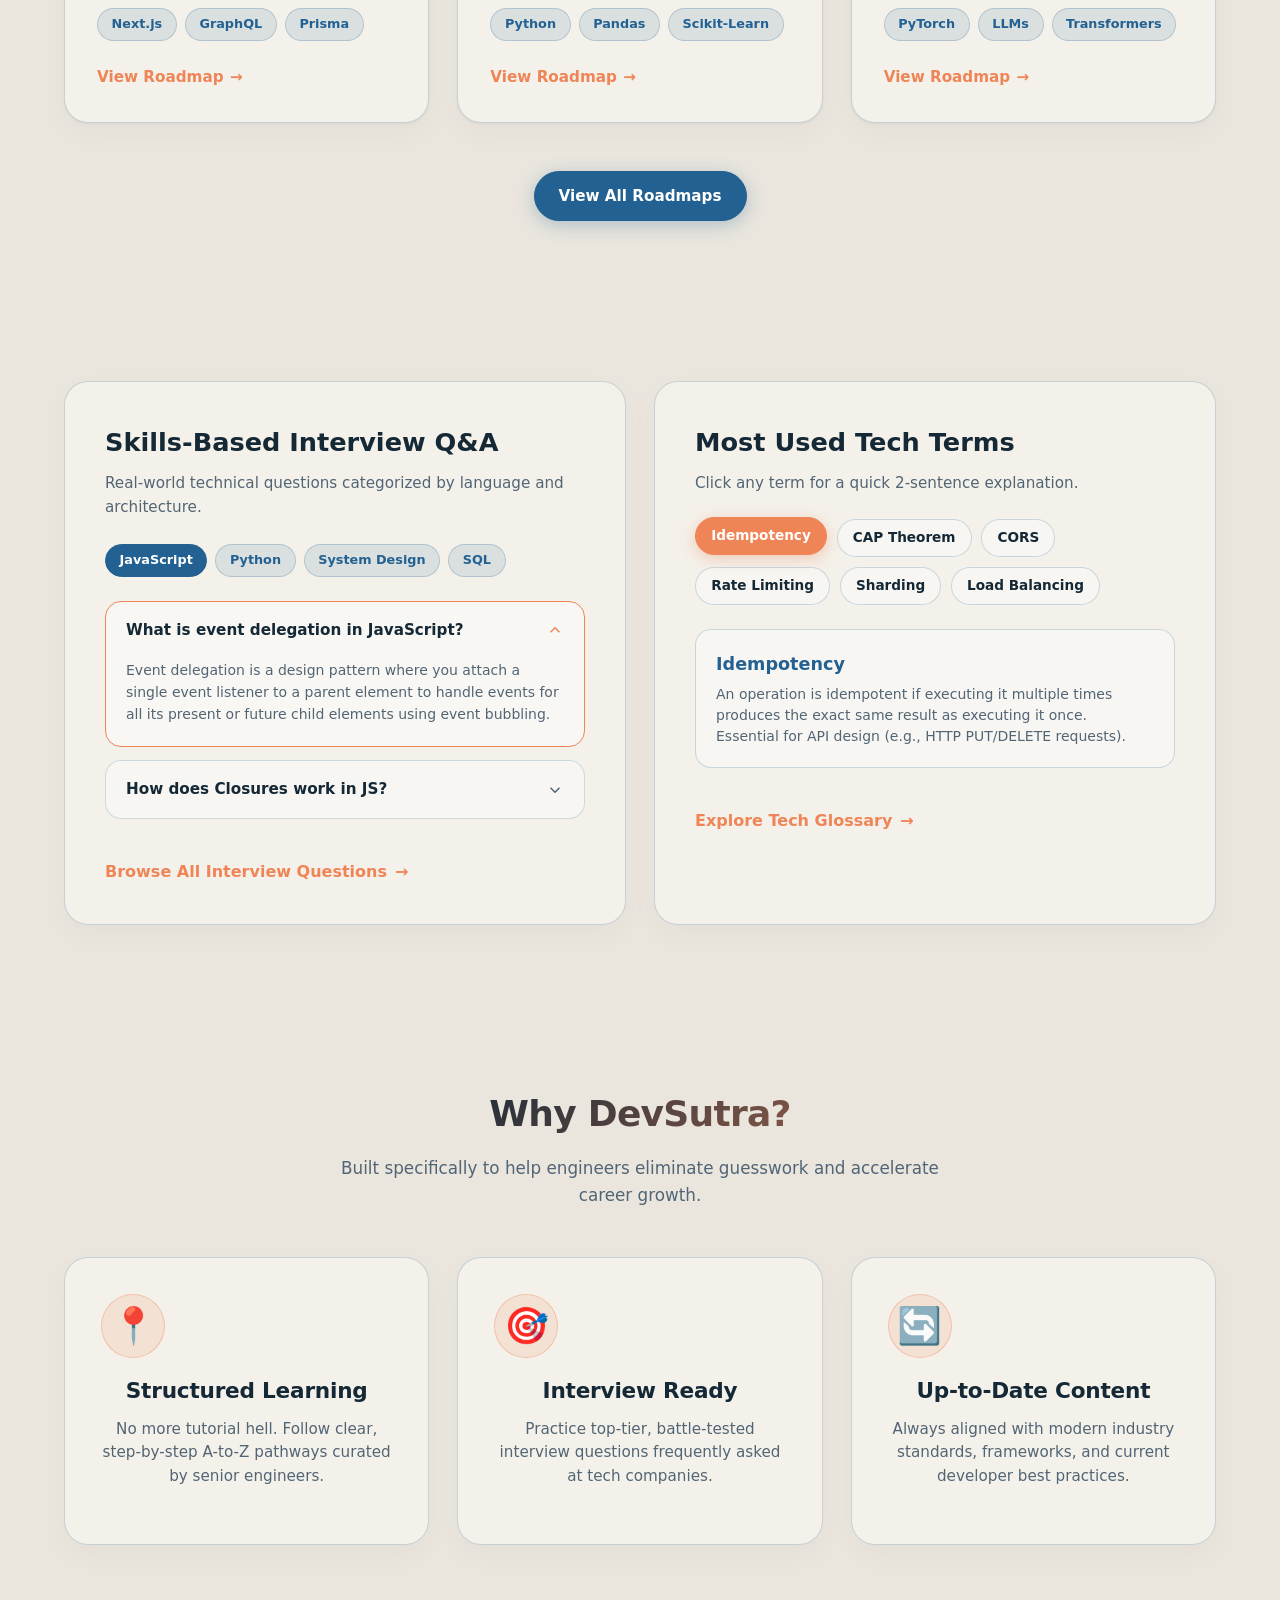
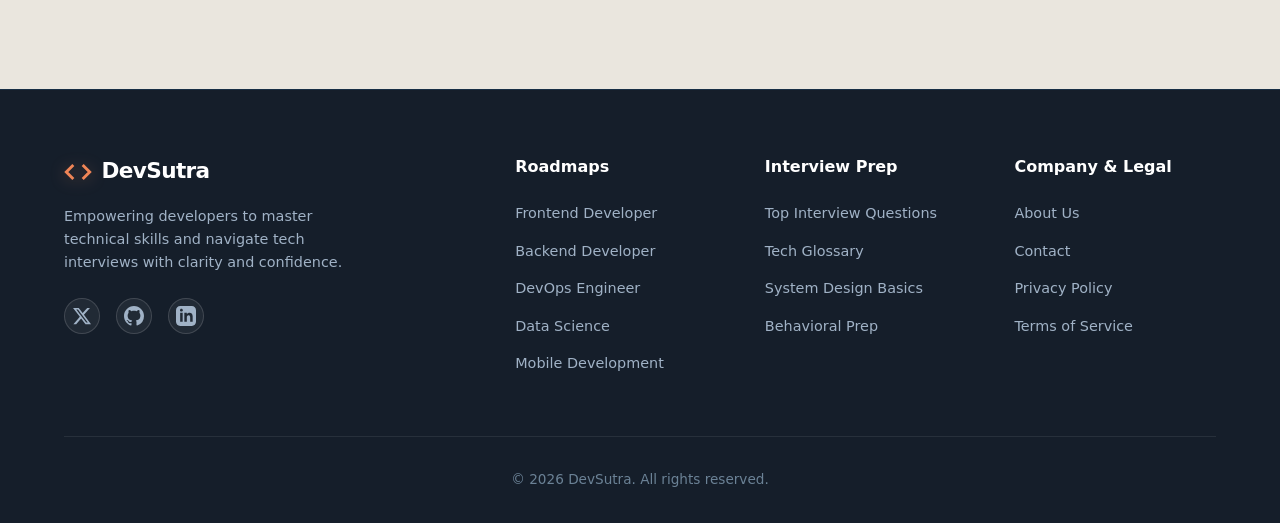
==== commit 91b4910d: "updated locator for signup/login in index.html" ====
--- a/index.html
+++ b/index.html
@@ -81,10 +81,10 @@
 
         <!-- CTA Button -->
          <div class="header-auth">
-          <a href="login.html" class="btn btn-outline btn-auth">Log In</a>
-          <a href="signup.html" class="btn btn-primary btn-auth">Sign Up</a>
-        </div>
-        
+          <a href="/pages/auth/login.html" class="btn btn-outline btn-auth">Log In</a>
+          <a href="/pages/auth/signup.html" class="btn btn-primary btn-auth">Sign Up</a>
+        </div>
+
       </div>
 
     </div>
--- a/assets/css/style.css
+++ b/assets/css/style.css
@@ -1094,3 +1094,43 @@
     padding: 1.5rem !important;
   }
 }
+
+
+
+@media (max-width: 1024px) {
+  .nav-menu {
+    overflow-x: auto;
+    max-width: 450px;
+    scrollbar-width: none; /* Hide scrollbar for clean look */
+  }
+  .nav-menu::-webkit-scrollbar {
+    display: none;
+  }
+  .nav-list {
+    white-space: nowrap; /* Keep items in a single row that you can swipe/scroll */
+  }
+}
+
+
+/* Header Auth Button Group Styling */
+.header-auth {
+  display: flex;
+  align-items: center;
+  gap: 0.6rem;
+}
+
+/* Compact button styling for header use */
+.btn-auth {
+  padding: 0.5rem 1rem !important;
+  font-size: 0.85rem !important;
+  font-weight: 600 !important;
+  border-radius: 8px !important;
+  white-space: nowrap;
+}
+
+/* Responsive adjustment for smaller screens */
+@media (max-width: 768px) {
+  .header-auth .btn-outline {
+    display: none; /* Hide Log In outline button on smaller screens, keep Sign Up primary CTA */
+  }
+}
